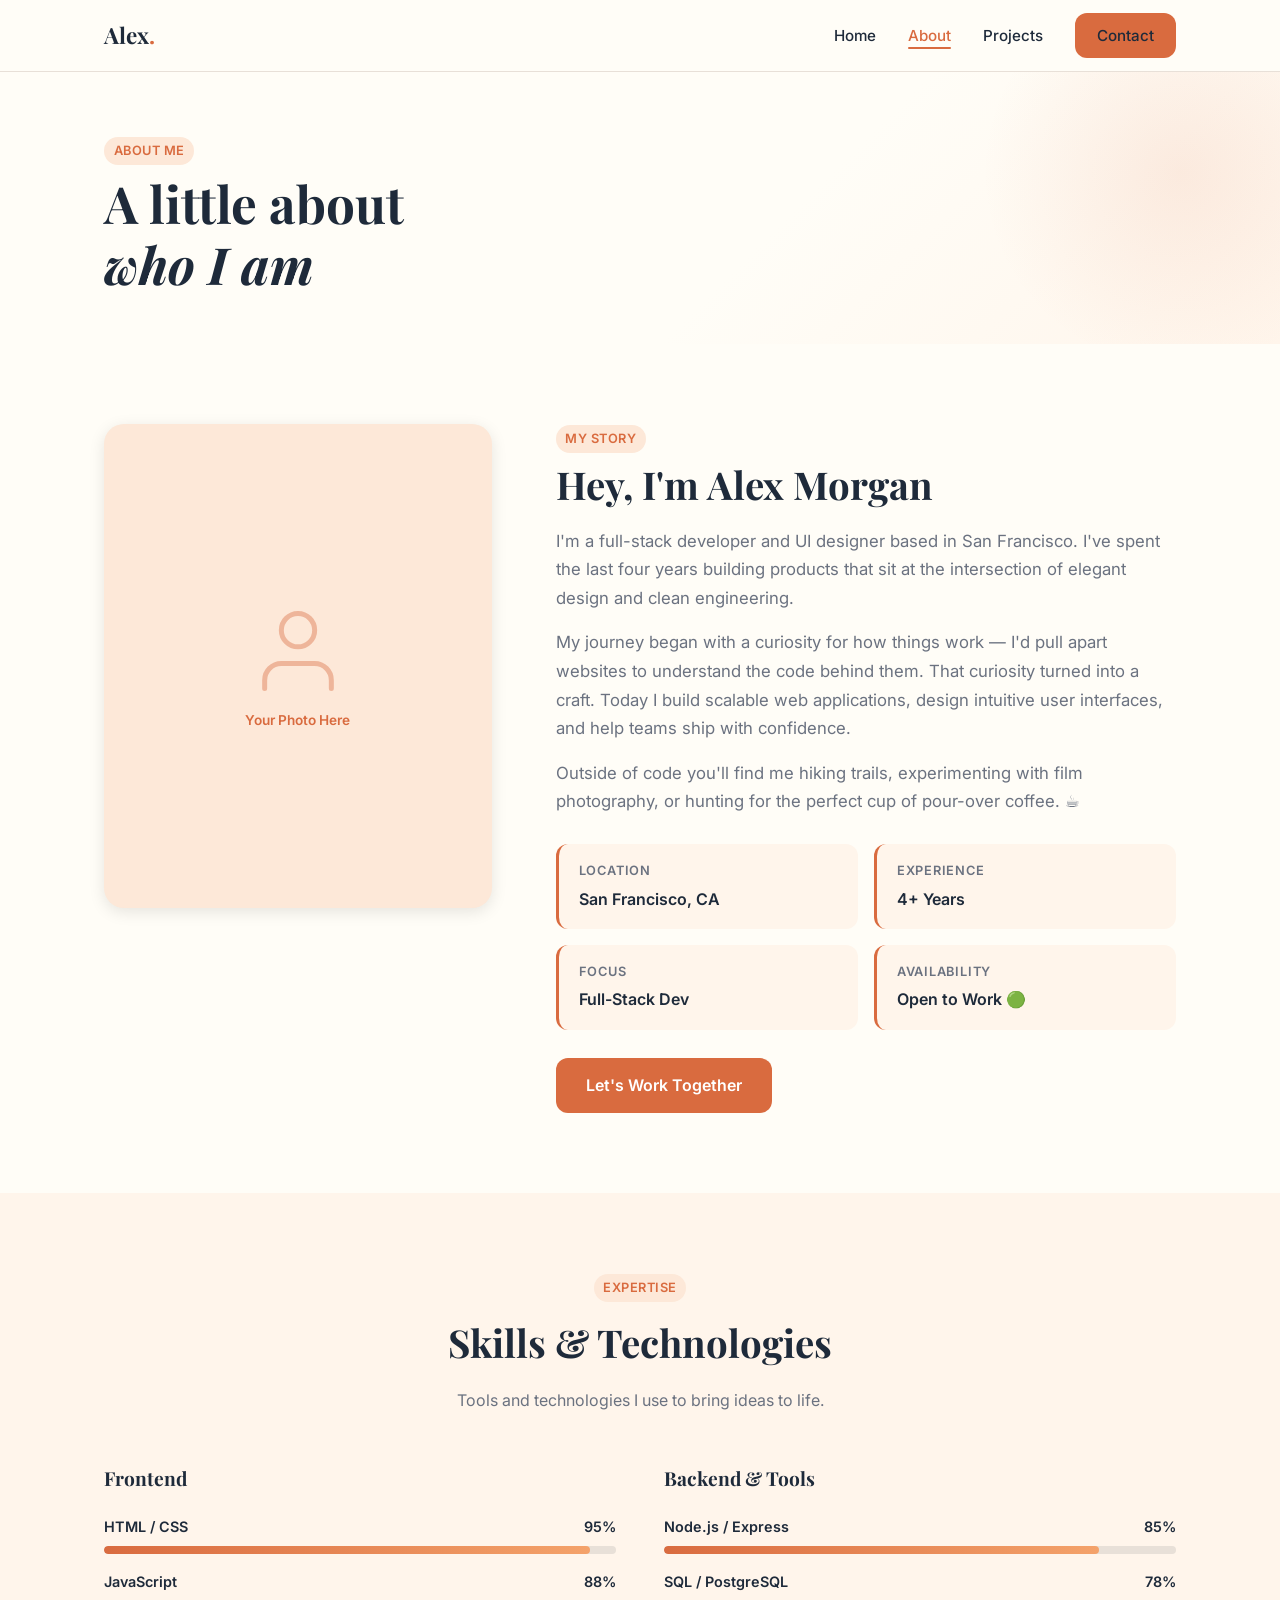
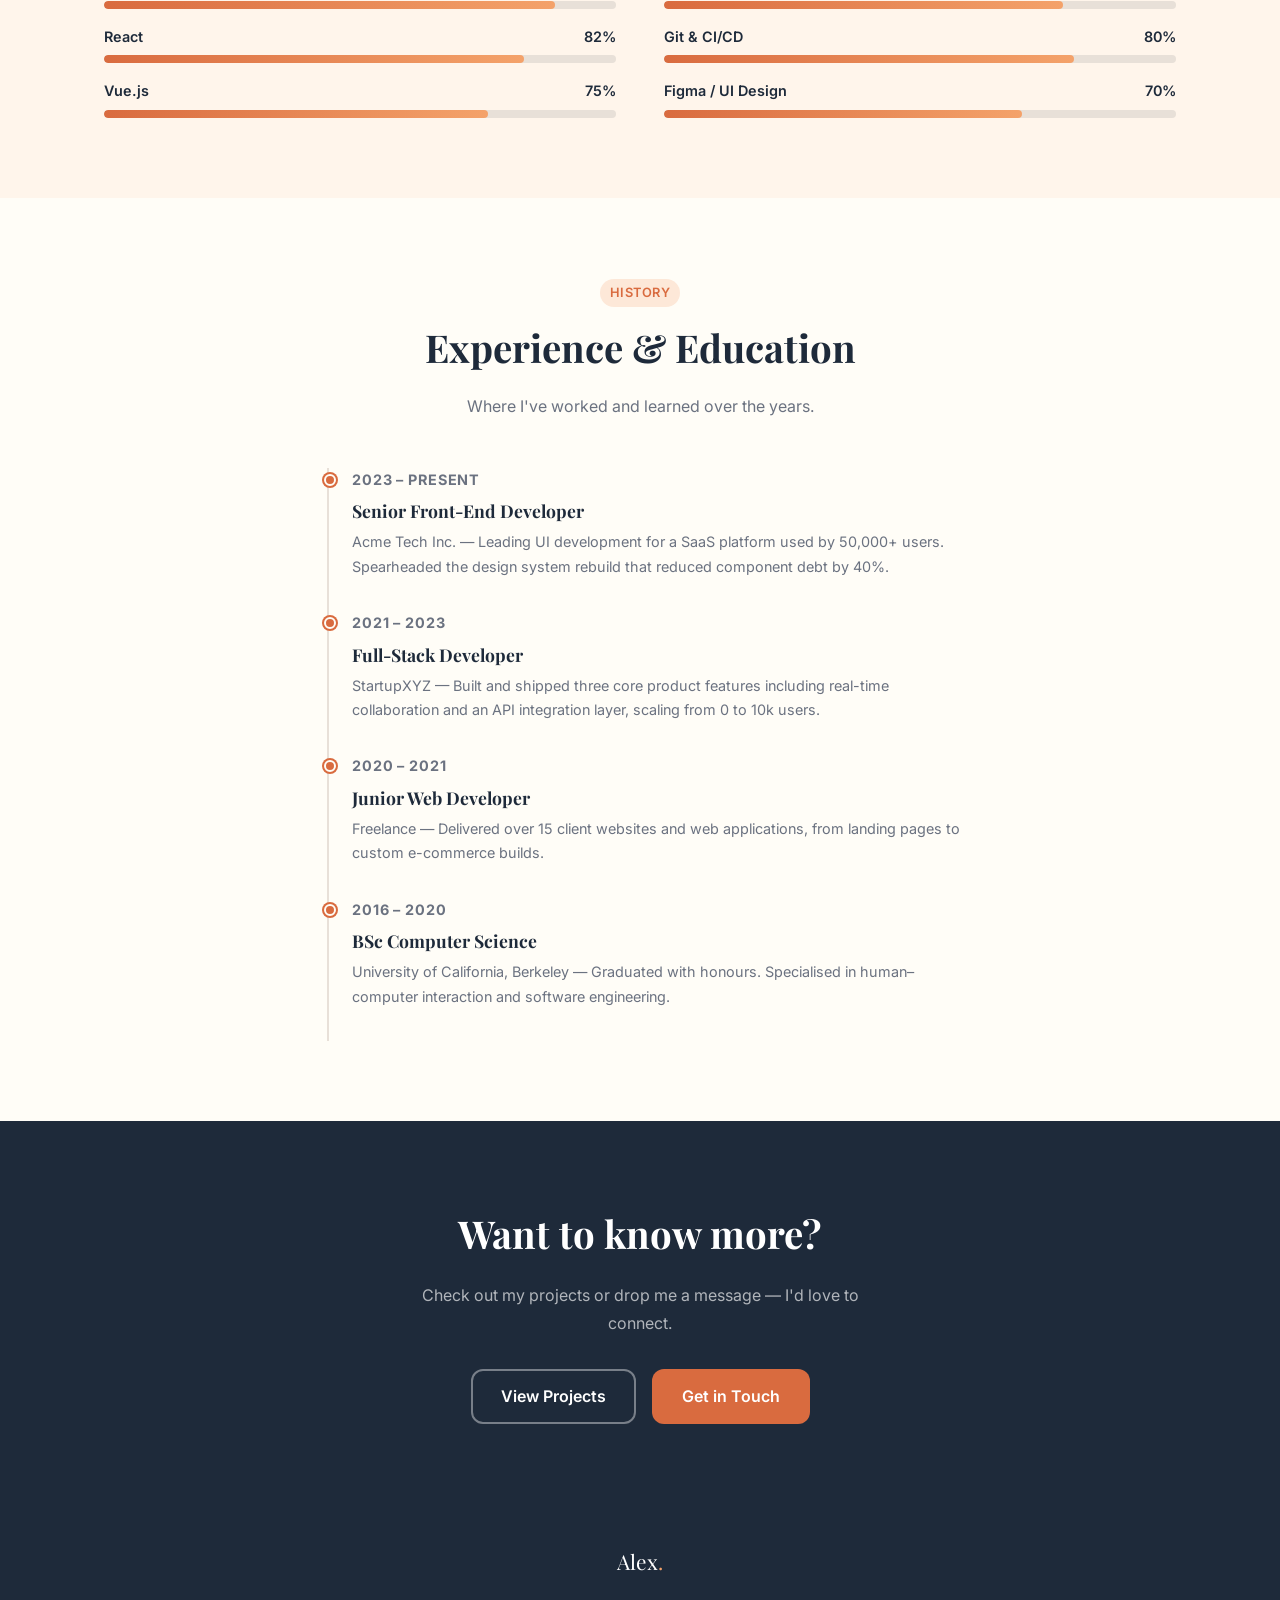
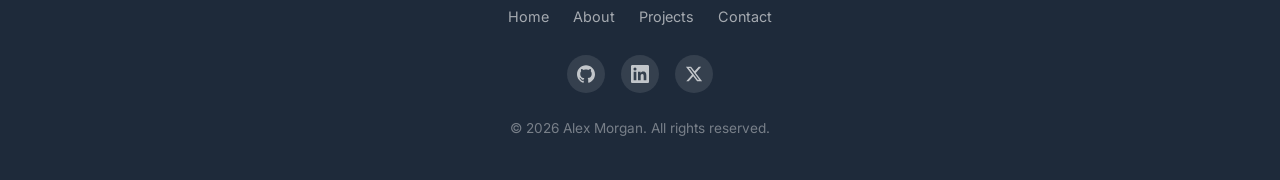
==== about.html @ dfbe75c4 "Add complete personal website: home, about, projects, contact pages with CSS design system and JS Ag" ====
<!DOCTYPE html>
<html lang="en">
<head>
  <meta charset="UTF-8" />
  <meta name="viewport" content="width=device-width, initial-scale=1.0" />
  <title>About — Alex Morgan</title>
  <meta name="description" content="Learn more about Alex Morgan — developer, designer, and life-long learner." />
  <link rel="preconnect" href="https://fonts.googleapis.com" />
  <link rel="preconnect" href="https://fonts.gstatic.com" crossorigin />
  <link href="https://fonts.googleapis.com/css2?family=Inter:wght@400;500;600&family=Playfair+Display:ital,wght@0,700;1,700&display=swap" rel="stylesheet" />
  <link rel="stylesheet" href="css/style.css" />
</head>
<body>

  <!-- ====== Navigation ====== -->
  <nav class="navbar" role="navigation" aria-label="Main navigation">
    <div class="container nav-inner">
      <a href="index.html" class="nav-logo">Alex<span>.</span></a>
      <button class="nav-toggle" aria-label="Toggle menu" aria-expanded="false">
        <span></span><span></span><span></span>
      </button>
      <ul class="nav-links" role="list">
        <li><a href="index.html">Home</a></li>
        <li><a href="about.html">About</a></li>
        <li><a href="projects.html">Projects</a></li>
        <li><a href="contact.html" class="btn btn-primary" style="padding:.5rem 1.25rem;">Contact</a></li>
      </ul>
    </div>
  </nav>

  <main class="page-content">

    <!-- ====== Page Hero ====== -->
    <div class="page-hero">
      <div class="container">
        <span class="badge">About Me</span>
        <h1 style="font-family:var(--font-heading);font-size:clamp(2rem,4vw,3.2rem);color:var(--clr-primary);margin-top:.5rem;line-height:1.2;">A little about<br><em>who I am</em></h1>
      </div>
    </div>

    <!-- ====== About Grid ====== -->
    <section class="section-pad">
      <div class="container">
        <div class="about-grid">

          <!-- Photo column -->
          <div class="about-photo reveal">
            <div class="avatar-placeholder" style="width:100%;height:100%;">
              <svg xmlns="http://www.w3.org/2000/svg" style="width:100px;height:100px;opacity:.4;" viewBox="0 0 24 24" fill="none" stroke="currentColor" stroke-width="1.2" stroke-linecap="round" stroke-linejoin="round">
                <path d="M20 21v-2a4 4 0 0 0-4-4H8a4 4 0 0 0-4 4v2"/>
                <circle cx="12" cy="7" r="4"/>
              </svg>
              <span style="color:var(--clr-accent);font-weight:600;">Your Photo Here</span>
            </div>
          </div>

          <!-- Text column -->
          <div>
            <span class="badge">My Story</span>
            <h1 class="about-content" style="font-family:var(--font-heading);font-size:clamp(1.8rem,3vw,2.6rem);color:var(--clr-primary);margin:.5rem 0 1.25rem;line-height:1.2;">Hey, I'm Alex Morgan</h1>
            <p style="color:var(--clr-text-muted);font-size:1.05rem;margin-bottom:1rem;">
              I'm a full-stack developer and UI designer based in San Francisco. I've spent the last four years
              building products that sit at the intersection of elegant design and clean engineering.
            </p>
            <p style="color:var(--clr-text-muted);font-size:1.05rem;margin-bottom:1rem;">
              My journey began with a curiosity for how things work — I'd pull apart websites to understand the
              code behind them. That curiosity turned into a craft. Today I build scalable web applications,
              design intuitive user interfaces, and help teams ship with confidence.
            </p>
            <p style="color:var(--clr-text-muted);font-size:1.05rem;margin-bottom:1.75rem;">
              Outside of code you'll find me hiking trails, experimenting with film photography,
              or hunting for the perfect cup of pour-over coffee. ☕
            </p>

            <dl class="about-facts reveal">
              <div class="fact-item">
                <dt>Location</dt>
                <dd>San Francisco, CA</dd>
              </div>
              <div class="fact-item">
                <dt>Experience</dt>
                <dd>4+ Years</dd>
              </div>
              <div class="fact-item">
                <dt>Focus</dt>
                <dd>Full-Stack Dev</dd>
              </div>
              <div class="fact-item">
                <dt>Availability</dt>
                <dd>Open to Work 🟢</dd>
              </div>
            </dl>

            <a href="contact.html" class="btn btn-primary">Let's Work Together</a>
          </div>
        </div>
      </div>
    </section>

    <!-- ====== Skills ====== -->
    <section class="section-pad" style="background:var(--clr-bg-alt);">
      <div class="container">
        <div class="section-heading reveal">
          <span class="badge">Expertise</span>
          <h2>Skills &amp; Technologies</h2>
          <p>Tools and technologies I use to bring ideas to life.</p>
        </div>

        <div style="display:grid;grid-template-columns:1fr 1fr;gap:3rem;" class="reveal">
          <!-- Left column -->
          <div>
            <h3 style="font-family:var(--font-heading);color:var(--clr-primary);margin-bottom:1.25rem;font-size:1.2rem;">Frontend</h3>
            <div class="skill-bar-list">
              <div class="skill-bar-item">
                <div class="skill-bar-label"><span>HTML / CSS</span><span>95%</span></div>
                <div class="skill-bar-track"><div class="skill-bar-fill" data-width="95%"></div></div>
              </div>
              <div class="skill-bar-item">
                <div class="skill-bar-label"><span>JavaScript</span><span>88%</span></div>
                <div class="skill-bar-track"><div class="skill-bar-fill" data-width="88%"></div></div>
              </div>
              <div class="skill-bar-item">
                <div class="skill-bar-label"><span>React</span><span>82%</span></div>
                <div class="skill-bar-track"><div class="skill-bar-fill" data-width="82%"></div></div>
              </div>
              <div class="skill-bar-item">
                <div class="skill-bar-label"><span>Vue.js</span><span>75%</span></div>
                <div class="skill-bar-track"><div class="skill-bar-fill" data-width="75%"></div></div>
              </div>
            </div>
          </div>
          <!-- Right column -->
          <div>
            <h3 style="font-family:var(--font-heading);color:var(--clr-primary);margin-bottom:1.25rem;font-size:1.2rem;">Backend &amp; Tools</h3>
            <div class="skill-bar-list">
              <div class="skill-bar-item">
                <div class="skill-bar-label"><span>Node.js / Express</span><span>85%</span></div>
                <div class="skill-bar-track"><div class="skill-bar-fill" data-width="85%"></div></div>
              </div>
              <div class="skill-bar-item">
                <div class="skill-bar-label"><span>SQL / PostgreSQL</span><span>78%</span></div>
                <div class="skill-bar-track"><div class="skill-bar-fill" data-width="78%"></div></div>
              </div>
              <div class="skill-bar-item">
                <div class="skill-bar-label"><span>Git &amp; CI/CD</span><span>80%</span></div>
                <div class="skill-bar-track"><div class="skill-bar-fill" data-width="80%"></div></div>
              </div>
              <div class="skill-bar-item">
                <div class="skill-bar-label"><span>Figma / UI Design</span><span>70%</span></div>
                <div class="skill-bar-track"><div class="skill-bar-fill" data-width="70%"></div></div>
              </div>
            </div>
          </div>
        </div>
      </div>
    </section>

    <!-- ====== Experience Timeline ====== -->
    <section class="section-pad">
      <div class="container">
        <div class="section-heading reveal">
          <span class="badge">History</span>
          <h2>Experience &amp; Education</h2>
          <p>Where I've worked and learned over the years.</p>
        </div>
        <div style="max-width:640px;margin-inline:auto;" class="reveal">
          <div class="timeline-list">
            <div class="timeline-item">
              <p class="timeline-date">2023 – Present</p>
              <h3>Senior Front-End Developer</h3>
              <p>Acme Tech Inc. — Leading UI development for a SaaS platform used by 50,000+ users. Spearheaded the design system rebuild that reduced component debt by 40%.</p>
            </div>
            <div class="timeline-item">
              <p class="timeline-date">2021 – 2023</p>
              <h3>Full-Stack Developer</h3>
              <p>StartupXYZ — Built and shipped three core product features including real-time collaboration and an API integration layer, scaling from 0 to 10k users.</p>
            </div>
            <div class="timeline-item">
              <p class="timeline-date">2020 – 2021</p>
              <h3>Junior Web Developer</h3>
              <p>Freelance — Delivered over 15 client websites and web applications, from landing pages to custom e-commerce builds.</p>
            </div>
            <div class="timeline-item">
              <p class="timeline-date">2016 – 2020</p>
              <h3>BSc Computer Science</h3>
              <p>University of California, Berkeley — Graduated with honours. Specialised in human–computer interaction and software engineering.</p>
            </div>
          </div>
        </div>
      </div>
    </section>

    <!-- ====== CTA ====== -->
    <section class="section-pad" style="background:var(--clr-primary);">
      <div class="container text-center reveal">
        <h2 style="font-family:var(--font-heading);font-size:clamp(1.8rem,3vw,2.6rem);color:#fff;margin-bottom:1rem;">Want to know more?</h2>
        <p style="color:rgba(255,255,255,.65);max-width:480px;margin-inline:auto;margin-bottom:2rem;">Check out my projects or drop me a message — I'd love to connect.</p>
        <div style="display:flex;gap:1rem;justify-content:center;flex-wrap:wrap;">
          <a href="projects.html" class="btn btn-outline" style="border-color:rgba(255,255,255,.4);color:#fff;">View Projects</a>
          <a href="contact.html" class="btn btn-primary">Get in Touch</a>
        </div>
      </div>
    </section>

  </main>

  <!-- ====== Footer ====== -->
  <footer class="footer">
    <div class="container footer-inner">
      <p class="footer-logo">Alex<span>.</span></p>
      <ul class="footer-links" role="list">
        <li><a href="index.html">Home</a></li>
        <li><a href="about.html">About</a></li>
        <li><a href="projects.html">Projects</a></li>
        <li><a href="contact.html">Contact</a></li>
      </ul>
      <div class="social-links">
        <a href="#" class="social-link" aria-label="GitHub">
          <svg xmlns="http://www.w3.org/2000/svg" viewBox="0 0 24 24" fill="currentColor"><path d="M12 .297c-6.63 0-12 5.373-12 12 0 5.303 3.438 9.8 8.205 11.385.6.113.82-.258.82-.577 0-.285-.01-1.04-.015-2.04-3.338.724-4.042-1.61-4.042-1.61-.546-1.385-1.335-1.755-1.335-1.755-1.087-.744.084-.729.084-.729 1.205.084 1.838 1.236 1.838 1.236 1.07 1.835 2.809 1.305 3.495.998.108-.776.417-1.305.76-1.605-2.665-.3-5.466-1.332-5.466-5.93 0-1.31.465-2.38 1.235-3.22-.135-.303-.54-1.523.105-3.176 0 0 1.005-.322 3.3 1.23.96-.267 1.98-.399 3-.405 1.02.006 2.04.138 3 .405 2.28-1.552 3.285-1.23 3.285-1.23.645 1.653.24 2.873.12 3.176.765.84 1.23 1.91 1.23 3.22 0 4.61-2.805 5.625-5.475 5.92.42.36.81 1.096.81 2.22 0 1.606-.015 2.896-.015 3.286 0 .315.21.69.825.57C20.565 22.092 24 17.592 24 12.297c0-6.627-5.373-12-12-12"/></svg>
        </a>
        <a href="#" class="social-link" aria-label="LinkedIn">
          <svg xmlns="http://www.w3.org/2000/svg" viewBox="0 0 24 24" fill="currentColor"><path d="M20.447 20.452h-3.554v-5.569c0-1.328-.027-3.037-1.852-3.037-1.853 0-2.136 1.445-2.136 2.939v5.667H9.351V9h3.414v1.561h.046c.477-.9 1.637-1.85 3.37-1.85 3.601 0 4.267 2.37 4.267 5.455v6.286zM5.337 7.433a2.062 2.062 0 01-2.063-2.065 2.064 2.064 0 112.063 2.065zm1.782 13.019H3.555V9h3.564v11.452zM22.225 0H1.771C.792 0 0 .774 0 1.729v20.542C0 23.227.792 24 1.771 24h20.451C23.2 24 24 23.227 24 22.271V1.729C24 .774 23.2 0 22.222 0h.003z"/></svg>
        </a>
        <a href="#" class="social-link" aria-label="Twitter / X">
          <svg xmlns="http://www.w3.org/2000/svg" viewBox="0 0 24 24" fill="currentColor"><path d="M18.244 2.25h3.308l-7.227 8.26 8.502 11.24H16.17l-5.214-6.817L4.99 21.75H1.68l7.73-8.835L1.254 2.25H8.08l4.713 6.231zm-1.161 17.52h1.833L7.084 4.126H5.117z"/></svg>
        </a>
      </div>
      <p class="footer-copy">&copy; <span id="year"></span> Alex Morgan. All rights reserved.</p>
    </div>
  </footer>

  <script src="js/main.js"></script>
  <script>document.getElementById('year').textContent = new Date().getFullYear();</script>
</body>
</html>
---- css/style.css ----
/* =========================================
   Design Tokens
   ========================================= */
:root {
  /* Colour palette */
  --clr-bg:          #FFFDF7;
  --clr-bg-alt:      #FFF5EB;
  --clr-surface:     #FFFFFF;
  --clr-primary:     #1E2A3A;
  --clr-accent:      #D96B3F;
  --clr-accent-light:#F4A26A;
  --clr-accent-pale: #FDE8D8;
  --clr-text:        #2D2D2D;
  --clr-text-muted:  #6B7280;
  --clr-border:      #E8E0D8;

  /* Typography */
  --font-heading: 'Playfair Display', Georgia, serif;
  --font-body:    'Inter', system-ui, -apple-system, sans-serif;

  /* Sizing */
  --radius-sm:  6px;
  --radius-md: 12px;
  --radius-lg: 20px;
  --shadow-sm: 0 1px 4px rgba(0,0,0,.06);
  --shadow-md: 0 4px 16px rgba(0,0,0,.10);
  --shadow-lg: 0 8px 32px rgba(0,0,0,.12);

  /* Layout */
  --max-width: 1120px;
  --nav-height: 72px;
  --section-pad: 5rem;
}

/* =========================================
   Reset & Base
   ========================================= */
*, *::before, *::after { box-sizing: border-box; margin: 0; padding: 0; }

html {
  scroll-behavior: smooth;
  font-size: 16px;
}

body {
  background-color: var(--clr-bg);
  color: var(--clr-text);
  font-family: var(--font-body);
  line-height: 1.7;
  -webkit-font-smoothing: antialiased;
}

img { display: block; max-width: 100%; }

a {
  color: var(--clr-accent);
  text-decoration: none;
  transition: color .2s;
}
a:hover { color: var(--clr-accent-light); }

ul { list-style: none; }

/* =========================================
   Utilities
   ========================================= */
.container {
  max-width: var(--max-width);
  margin-inline: auto;
  padding-inline: 1.5rem;
}

.section-pad { padding-block: var(--section-pad); }

.text-center { text-align: center; }

.badge {
  display: inline-block;
  padding: .25em .75em;
  border-radius: 999px;
  background: var(--clr-accent-pale);
  color: var(--clr-accent);
  font-size: .8rem;
  font-weight: 600;
  letter-spacing: .04em;
  text-transform: uppercase;
}

.btn {
  display: inline-flex;
  align-items: center;
  gap: .5rem;
  padding: .75rem 1.75rem;
  border-radius: var(--radius-md);
  font-family: var(--font-body);
  font-size: 1rem;
  font-weight: 600;
  cursor: pointer;
  transition: transform .15s, box-shadow .15s, background .2s;
  border: 2px solid transparent;
}
.btn:hover { transform: translateY(-2px); box-shadow: var(--shadow-md); }
.btn:active { transform: translateY(0); }

.btn-primary {
  background: var(--clr-accent);
  color: #fff;
}
.btn-primary:hover { background: #bf5a30; color: #fff; }

.btn-outline {
  background: transparent;
  border-color: var(--clr-accent);
  color: var(--clr-accent);
}
.btn-outline:hover { background: var(--clr-accent); color: #fff; }

/* =========================================
   Navigation
   ========================================= */
.navbar {
  position: fixed;
  top: 0; left: 0; right: 0;
  height: var(--nav-height);
  background: rgba(255,253,247,.92);
  backdrop-filter: blur(10px);
  -webkit-backdrop-filter: blur(10px);
  border-bottom: 1px solid var(--clr-border);
  z-index: 1000;
  transition: box-shadow .3s;
}
.navbar.scrolled { box-shadow: var(--shadow-md); }

.nav-inner {
  display: flex;
  align-items: center;
  justify-content: space-between;
  height: 100%;
}

.nav-logo {
  font-family: var(--font-heading);
  font-size: 1.4rem;
  font-weight: 700;
  color: var(--clr-primary);
}
.nav-logo span { color: var(--clr-accent); }

.nav-links {
  display: flex;
  gap: 2rem;
  align-items: center;
}

.nav-links a {
  color: var(--clr-primary);
  font-weight: 500;
  font-size: .95rem;
  position: relative;
  padding-bottom: 2px;
}
.nav-links a::after {
  content: '';
  position: absolute;
  bottom: -2px; left: 0;
  width: 0; height: 2px;
  background: var(--clr-accent);
  border-radius: 2px;
  transition: width .25s;
}
.nav-links a:hover::after,
.nav-links a.active::after { width: 100%; }
.nav-links a:hover,
.nav-links a.active { color: var(--clr-accent); }

/* Hamburger */
.nav-toggle {
  display: none;
  flex-direction: column;
  gap: 5px;
  cursor: pointer;
  padding: 4px;
  background: none;
  border: none;
}
.nav-toggle span {
  display: block;
  width: 24px; height: 2px;
  background: var(--clr-primary);
  border-radius: 2px;
  transition: transform .3s, opacity .3s;
}
.nav-toggle.open span:nth-child(1) { transform: translateY(7px) rotate(45deg); }
.nav-toggle.open span:nth-child(2) { opacity: 0; }
.nav-toggle.open span:nth-child(3) { transform: translateY(-7px) rotate(-45deg); }

/* =========================================
   Page offset (below fixed nav)
   ========================================= */
.page-content { padding-top: var(--nav-height); }

/* =========================================
   Hero
   ========================================= */
.hero {
  min-height: calc(100vh - var(--nav-height));
  display: flex;
  align-items: center;
  background: linear-gradient(135deg, var(--clr-bg) 60%, var(--clr-bg-alt) 100%);
  position: relative;
  overflow: hidden;
}

.hero::before {
  content: '';
  position: absolute;
  width: 600px; height: 600px;
  border-radius: 50%;
  background: radial-gradient(circle, rgba(217,107,63,.12) 0%, transparent 70%);
  top: -100px; right: -100px;
  pointer-events: none;
}
.hero::after {
  content: '';
  position: absolute;
  width: 400px; height: 400px;
  border-radius: 50%;
  background: radial-gradient(circle, rgba(244,162,106,.10) 0%, transparent 70%);
  bottom: -80px; left: -80px;
  pointer-events: none;
}

.hero-inner {
  display: grid;
  grid-template-columns: 1fr auto;
  gap: 3rem;
  align-items: center;
  padding-block: 4rem;
}

.hero-eyebrow {
  margin-bottom: .75rem;
}

.hero-title {
  font-family: var(--font-heading);
  font-size: clamp(2.4rem, 5vw, 4rem);
  line-height: 1.15;
  color: var(--clr-primary);
  margin-bottom: 1.25rem;
}
.hero-title .highlight {
  color: var(--clr-accent);
  display: block;
}

.hero-subtitle {
  font-size: 1.15rem;
  color: var(--clr-text-muted);
  max-width: 500px;
  margin-bottom: 2rem;
  line-height: 1.8;
}

.hero-cta {
  display: flex;
  gap: 1rem;
  flex-wrap: wrap;
}

.hero-avatar {
  width: 280px;
  height: 280px;
  border-radius: var(--radius-lg);
  overflow: hidden;
  flex-shrink: 0;
  box-shadow: var(--shadow-lg);
  position: relative;
  background: var(--clr-accent-pale);
}
.hero-avatar::before {
  content: '';
  position: absolute;
  inset: 0;
  border-radius: var(--radius-lg);
  border: 3px solid var(--clr-accent-pale);
  z-index: 1;
}

.avatar-placeholder {
  width: 100%; height: 100%;
  display: flex;
  flex-direction: column;
  align-items: center;
  justify-content: center;
  gap: .5rem;
  color: var(--clr-accent);
  font-size: .85rem;
  font-weight: 600;
}
.avatar-placeholder svg {
  width: 80px; height: 80px;
  opacity: .5;
}

/* =========================================
   Featured Sections on Home
   ========================================= */
.section-heading {
  text-align: center;
  margin-bottom: 3rem;
}
.section-heading h2 {
  font-family: var(--font-heading);
  font-size: clamp(1.8rem, 3vw, 2.5rem);
  color: var(--clr-primary);
  margin-top: .5rem;
}
.section-heading p {
  color: var(--clr-text-muted);
  max-width: 540px;
  margin-inline: auto;
  margin-top: .75rem;
}

/* =========================================
   Skills Strip
   ========================================= */
.skills-strip {
  background: var(--clr-primary);
  padding-block: 1.5rem;
  overflow: hidden;
}
.skills-strip-inner {
  display: flex;
  gap: 2.5rem;
  align-items: center;
  flex-wrap: wrap;
  justify-content: center;
}
.skill-chip {
  display: flex;
  align-items: center;
  gap: .5rem;
  color: rgba(255,255,255,.75);
  font-size: .9rem;
  font-weight: 500;
}
.skill-chip svg {
  width: 20px; height: 20px;
  opacity: .6;
  flex-shrink: 0;
}

/* =========================================
   Cards (Projects preview / About)
   ========================================= */
.card-grid {
  display: grid;
  grid-template-columns: repeat(auto-fill, minmax(300px, 1fr));
  gap: 1.75rem;
}

.card {
  background: var(--clr-surface);
  border: 1px solid var(--clr-border);
  border-radius: var(--radius-lg);
  padding: 1.75rem;
  transition: transform .25s, box-shadow .25s;
  display: flex;
  flex-direction: column;
}
.card:hover {
  transform: translateY(-4px);
  box-shadow: var(--shadow-lg);
}

.card-icon {
  width: 48px; height: 48px;
  border-radius: var(--radius-sm);
  background: var(--clr-accent-pale);
  display: flex;
  align-items: center;
  justify-content: center;
  margin-bottom: 1rem;
}
.card-icon svg {
  width: 24px; height: 24px;
  color: var(--clr-accent);
}

.card h3 {
  font-family: var(--font-heading);
  font-size: 1.2rem;
  color: var(--clr-primary);
  margin-bottom: .5rem;
}
.card p {
  color: var(--clr-text-muted);
  font-size: .95rem;
  flex: 1;
}
.card-tags {
  display: flex;
  flex-wrap: wrap;
  gap: .5rem;
  margin-top: 1rem;
}
.tag {
  background: var(--clr-bg-alt);
  color: var(--clr-text-muted);
  padding: .2em .65em;
  border-radius: 999px;
  font-size: .78rem;
  font-weight: 500;
}
.card-links {
  display: flex;
  gap: 1rem;
  margin-top: 1.25rem;
  padding-top: 1.25rem;
  border-top: 1px solid var(--clr-border);
}
.card-link {
  font-size: .875rem;
  font-weight: 600;
  color: var(--clr-accent);
  display: flex;
  align-items: center;
  gap: .3rem;
}
.card-link:hover { text-decoration: underline; }

/* =========================================
   About Page
   ========================================= */
.about-grid {
  display: grid;
  grid-template-columns: 1fr 1.6fr;
  gap: 4rem;
  align-items: start;
}

.about-photo {
  border-radius: var(--radius-lg);
  overflow: hidden;
  aspect-ratio: 4/5;
  background: var(--clr-accent-pale);
  box-shadow: var(--shadow-md);
  display: flex;
  align-items: center;
  justify-content: center;
}

.about-content h1 {
  font-family: var(--font-heading);
  font-size: clamp(2rem, 4vw, 3rem);
  color: var(--clr-primary);
  line-height: 1.2;
  margin: .5rem 0 1.25rem;
}

.about-content p {
  color: var(--clr-text-muted);
  margin-bottom: 1rem;
  font-size: 1.05rem;
}

.about-facts {
  display: grid;
  grid-template-columns: 1fr 1fr;
  gap: 1rem;
  margin: 1.75rem 0;
}
.fact-item {
  background: var(--clr-bg-alt);
  padding: 1rem 1.25rem;
  border-radius: var(--radius-md);
  border-left: 3px solid var(--clr-accent);
}
.fact-item dt {
  font-size: .8rem;
  text-transform: uppercase;
  letter-spacing: .06em;
  color: var(--clr-text-muted);
  font-weight: 600;
  margin-bottom: .25rem;
}
.fact-item dd {
  font-weight: 600;
  color: var(--clr-primary);
}

/* Skills bars */
.skills-section { margin-top: 3rem; }
.skills-section h2 {
  font-family: var(--font-heading);
  font-size: 1.6rem;
  color: var(--clr-primary);
  margin-bottom: 1.5rem;
}

.skill-bar-list { display: flex; flex-direction: column; gap: 1rem; }
.skill-bar-item {}
.skill-bar-label {
  display: flex;
  justify-content: space-between;
  font-size: .9rem;
  font-weight: 600;
  color: var(--clr-primary);
  margin-bottom: .4rem;
}
.skill-bar-track {
  height: 8px;
  background: var(--clr-border);
  border-radius: 999px;
  overflow: hidden;
}
.skill-bar-fill {
  height: 100%;
  border-radius: 999px;
  background: linear-gradient(90deg, var(--clr-accent), var(--clr-accent-light));
  width: 0;
  transition: width 1s ease;
}

/* Timeline */
.timeline { margin-top: 3rem; }
.timeline h2 {
  font-family: var(--font-heading);
  font-size: 1.6rem;
  color: var(--clr-primary);
  margin-bottom: 1.5rem;
}
.timeline-list { position: relative; padding-left: 2rem; }
.timeline-list::before {
  content: '';
  position: absolute;
  left: 7px; top: 0; bottom: 0;
  width: 2px;
  background: var(--clr-border);
}
.timeline-item {
  position: relative;
  padding-bottom: 2rem;
}
.timeline-item::before {
  content: '';
  position: absolute;
  left: -1.75rem;
  top: 6px;
  width: 12px; height: 12px;
  border-radius: 50%;
  background: var(--clr-accent);
  border: 2px solid var(--clr-bg);
  box-shadow: 0 0 0 2px var(--clr-accent);
}
.timeline-date {
  font-size: .8rem;
  font-weight: 700;
  text-transform: uppercase;
  letter-spacing: .06em;
  color: var(--clr-accent);
  margin-bottom: .25rem;
}
.timeline-item h3 {
  font-family: var(--font-heading);
  font-size: 1.1rem;
  color: var(--clr-primary);
  margin-bottom: .25rem;
}
.timeline-item p {
  font-size: .9rem;
  color: var(--clr-text-muted);
}

/* =========================================
   Projects Page
   ========================================= */
.filter-bar {
  display: flex;
  gap: .75rem;
  flex-wrap: wrap;
  margin-bottom: 2.5rem;
}
.filter-btn {
  padding: .4em 1.1em;
  border-radius: 999px;
  border: 1.5px solid var(--clr-border);
  background: transparent;
  font-family: var(--font-body);
  font-size: .875rem;
  font-weight: 500;
  color: var(--clr-text-muted);
  cursor: pointer;
  transition: all .2s;
}
.filter-btn:hover,
.filter-btn.active {
  background: var(--clr-accent);
  border-color: var(--clr-accent);
  color: #fff;
}

.project-card {
  background: var(--clr-surface);
  border: 1px solid var(--clr-border);
  border-radius: var(--radius-lg);
  overflow: hidden;
  transition: transform .25s, box-shadow .25s;
  display: flex;
  flex-direction: column;
}
.project-card:hover {
  transform: translateY(-4px);
  box-shadow: var(--shadow-lg);
}
.project-card-thumb {
  aspect-ratio: 16/9;
  background: linear-gradient(135deg, var(--clr-accent-pale), var(--clr-bg-alt));
  display: flex;
  align-items: center;
  justify-content: center;
  font-size: 3rem;
}
.project-card-body {
  padding: 1.5rem;
  flex: 1;
  display: flex;
  flex-direction: column;
}
.project-card-body h3 {
  font-family: var(--font-heading);
  font-size: 1.15rem;
  color: var(--clr-primary);
  margin-bottom: .5rem;
}
.project-card-body p {
  color: var(--clr-text-muted);
  font-size: .9rem;
  flex: 1;
  margin-bottom: 1rem;
}
.project-card-body .card-tags { margin-top: 0; }
.project-card-body .card-links {
  margin-top: auto;
  padding-top: 1rem;
  border-top: 1px solid var(--clr-border);
}

/* =========================================
   Contact Page
   ========================================= */
.contact-grid {
  display: grid;
  grid-template-columns: 1fr 1.4fr;
  gap: 4rem;
  align-items: start;
}
.contact-info h1 {
  font-family: var(--font-heading);
  font-size: clamp(2rem, 4vw, 3rem);
  color: var(--clr-primary);
  line-height: 1.2;
  margin: .5rem 0 1.25rem;
}
.contact-info p {
  color: var(--clr-text-muted);
  margin-bottom: 2rem;
  font-size: 1.05rem;
}
.contact-methods { display: flex; flex-direction: column; gap: 1.25rem; }
.contact-method {
  display: flex;
  align-items: center;
  gap: 1rem;
  padding: 1rem 1.25rem;
  background: var(--clr-bg-alt);
  border-radius: var(--radius-md);
  border: 1px solid var(--clr-border);
  transition: border-color .2s, box-shadow .2s;
}
.contact-method:hover {
  border-color: var(--clr-accent);
  box-shadow: var(--shadow-sm);
}
.contact-method-icon {
  width: 44px; height: 44px;
  background: var(--clr-accent-pale);
  border-radius: var(--radius-sm);
  display: flex;
  align-items: center;
  justify-content: center;
  flex-shrink: 0;
}
.contact-method-icon svg {
  width: 20px; height: 20px;
  color: var(--clr-accent);
}
.contact-method-text dt {
  font-size: .78rem;
  text-transform: uppercase;
  letter-spacing: .06em;
  color: var(--clr-text-muted);
  font-weight: 600;
}
.contact-method-text dd {
  font-weight: 500;
  color: var(--clr-primary);
}

/* Form */
.contact-form-wrap {
  background: var(--clr-surface);
  border: 1px solid var(--clr-border);
  border-radius: var(--radius-lg);
  padding: 2.5rem;
  box-shadow: var(--shadow-sm);
}
.contact-form-wrap h2 {
  font-family: var(--font-heading);
  font-size: 1.5rem;
  color: var(--clr-primary);
  margin-bottom: 1.5rem;
}

.form-group { margin-bottom: 1.25rem; }
.form-group label {
  display: block;
  font-size: .9rem;
  font-weight: 600;
  color: var(--clr-primary);
  margin-bottom: .4rem;
}
.form-group input,
.form-group textarea,
.form-group select {
  width: 100%;
  padding: .75rem 1rem;
  border: 1.5px solid var(--clr-border);
  border-radius: var(--radius-sm);
  font-family: var(--font-body);
  font-size: .95rem;
  color: var(--clr-text);
  background: var(--clr-bg);
  transition: border-color .2s, box-shadow .2s;
  outline: none;
}
.form-group input:focus,
.form-group textarea:focus,
.form-group select:focus {
  border-color: var(--clr-accent);
  box-shadow: 0 0 0 3px rgba(217,107,63,.15);
}
.form-group textarea { resize: vertical; min-height: 130px; }

.form-row { display: grid; grid-template-columns: 1fr 1fr; gap: 1rem; }

.form-submit { margin-top: .5rem; }
.form-submit .btn { width: 100%; justify-content: center; }

.form-success {
  display: none;
  text-align: center;
  padding: 2rem;
}
.form-success svg { width: 48px; height: 48px; color: var(--clr-accent); margin-inline: auto; margin-bottom: 1rem; }
.form-success h3 {
  font-family: var(--font-heading);
  font-size: 1.4rem;
  color: var(--clr-primary);
  margin-bottom: .5rem;
}
.form-success p { color: var(--clr-text-muted); }

/* =========================================
   Footer
   ========================================= */
.footer {
  background: var(--clr-primary);
  color: rgba(255,255,255,.7);
  padding-block: 2.5rem;
}
.footer-inner {
  display: flex;
  flex-direction: column;
  align-items: center;
  gap: 1.5rem;
  text-align: center;
}
.footer-logo {
  font-family: var(--font-heading);
  font-size: 1.3rem;
  color: #fff;
}
.footer-logo span { color: var(--clr-accent-light); }
.footer-links {
  display: flex;
  gap: 1.5rem;
  flex-wrap: wrap;
  justify-content: center;
}
.footer-links a {
  color: rgba(255,255,255,.6);
  font-size: .9rem;
  transition: color .2s;
}
.footer-links a:hover { color: var(--clr-accent-light); }
.footer-copy {
  font-size: .85rem;
  color: rgba(255,255,255,.4);
}

/* Social icons in footer */
.social-links {
  display: flex;
  gap: 1rem;
}
.social-link {
  width: 38px; height: 38px;
  border-radius: 50%;
  background: rgba(255,255,255,.1);
  display: flex;
  align-items: center;
  justify-content: center;
  color: rgba(255,255,255,.7);
  transition: background .2s, color .2s;
}
.social-link:hover {
  background: var(--clr-accent);
  color: #fff;
}
.social-link svg { width: 18px; height: 18px; }

/* =========================================
   Page Hero (inner pages)
   ========================================= */
.page-hero {
  background: linear-gradient(135deg, var(--clr-bg) 60%, var(--clr-bg-alt) 100%);
  padding: 4rem 0 3rem;
  position: relative;
  overflow: hidden;
}
.page-hero::after {
  content: '';
  position: absolute;
  width: 400px; height: 400px;
  border-radius: 50%;
  background: radial-gradient(circle, rgba(217,107,63,.10) 0%, transparent 70%);
  top: -100px; right: -100px;
  pointer-events: none;
}

/* =========================================
   Animations / Reveal
   ========================================= */
.reveal {
  opacity: 0;
  transform: translateY(24px);
  transition: opacity .6s ease, transform .6s ease;
}
.reveal.visible {
  opacity: 1;
  transform: translateY(0);
}

/* =========================================
   Responsive
   ========================================= */
@media (max-width: 900px) {
  .hero-inner { grid-template-columns: 1fr; }
  .hero-avatar { width: 220px; height: 220px; margin-inline: auto; order: -1; }
  .about-grid { grid-template-columns: 1fr; }
  .contact-grid { grid-template-columns: 1fr; }
  .about-facts { grid-template-columns: 1fr; }
  .form-row { grid-template-columns: 1fr; }
}

@media (max-width: 680px) {
  :root { --section-pad: 3rem; }
  .nav-links {
    position: fixed;
    top: var(--nav-height); left: 0; right: 0;
    background: var(--clr-bg);
    flex-direction: column;
    padding: 1.5rem;
    gap: 1.25rem;
    border-bottom: 1px solid var(--clr-border);
    transform: translateY(-120%);
    transition: transform .3s ease;
    box-shadow: var(--shadow-md);
  }
  .nav-links.open { transform: translateY(0); }
  .nav-toggle { display: flex; }
  .hero-cta { flex-direction: column; }
  .hero-avatar { width: 180px; height: 180px; }
}
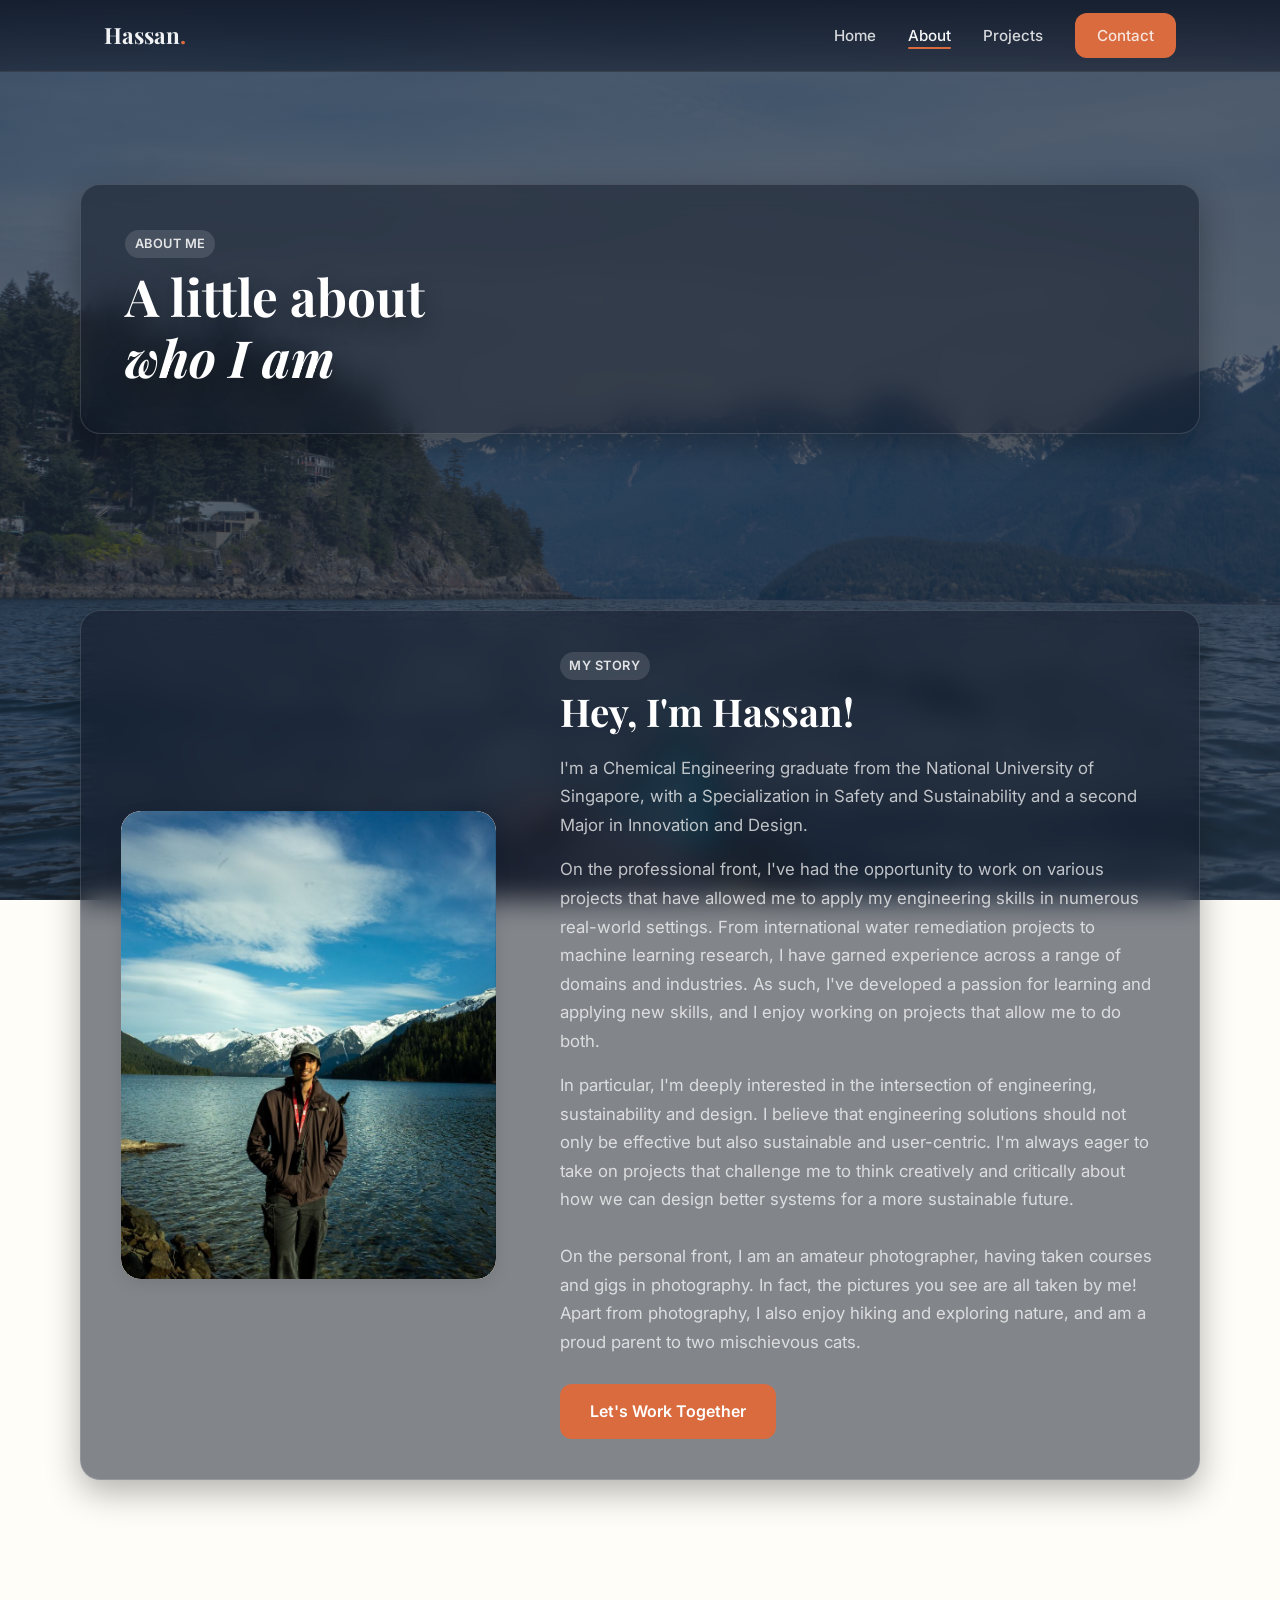
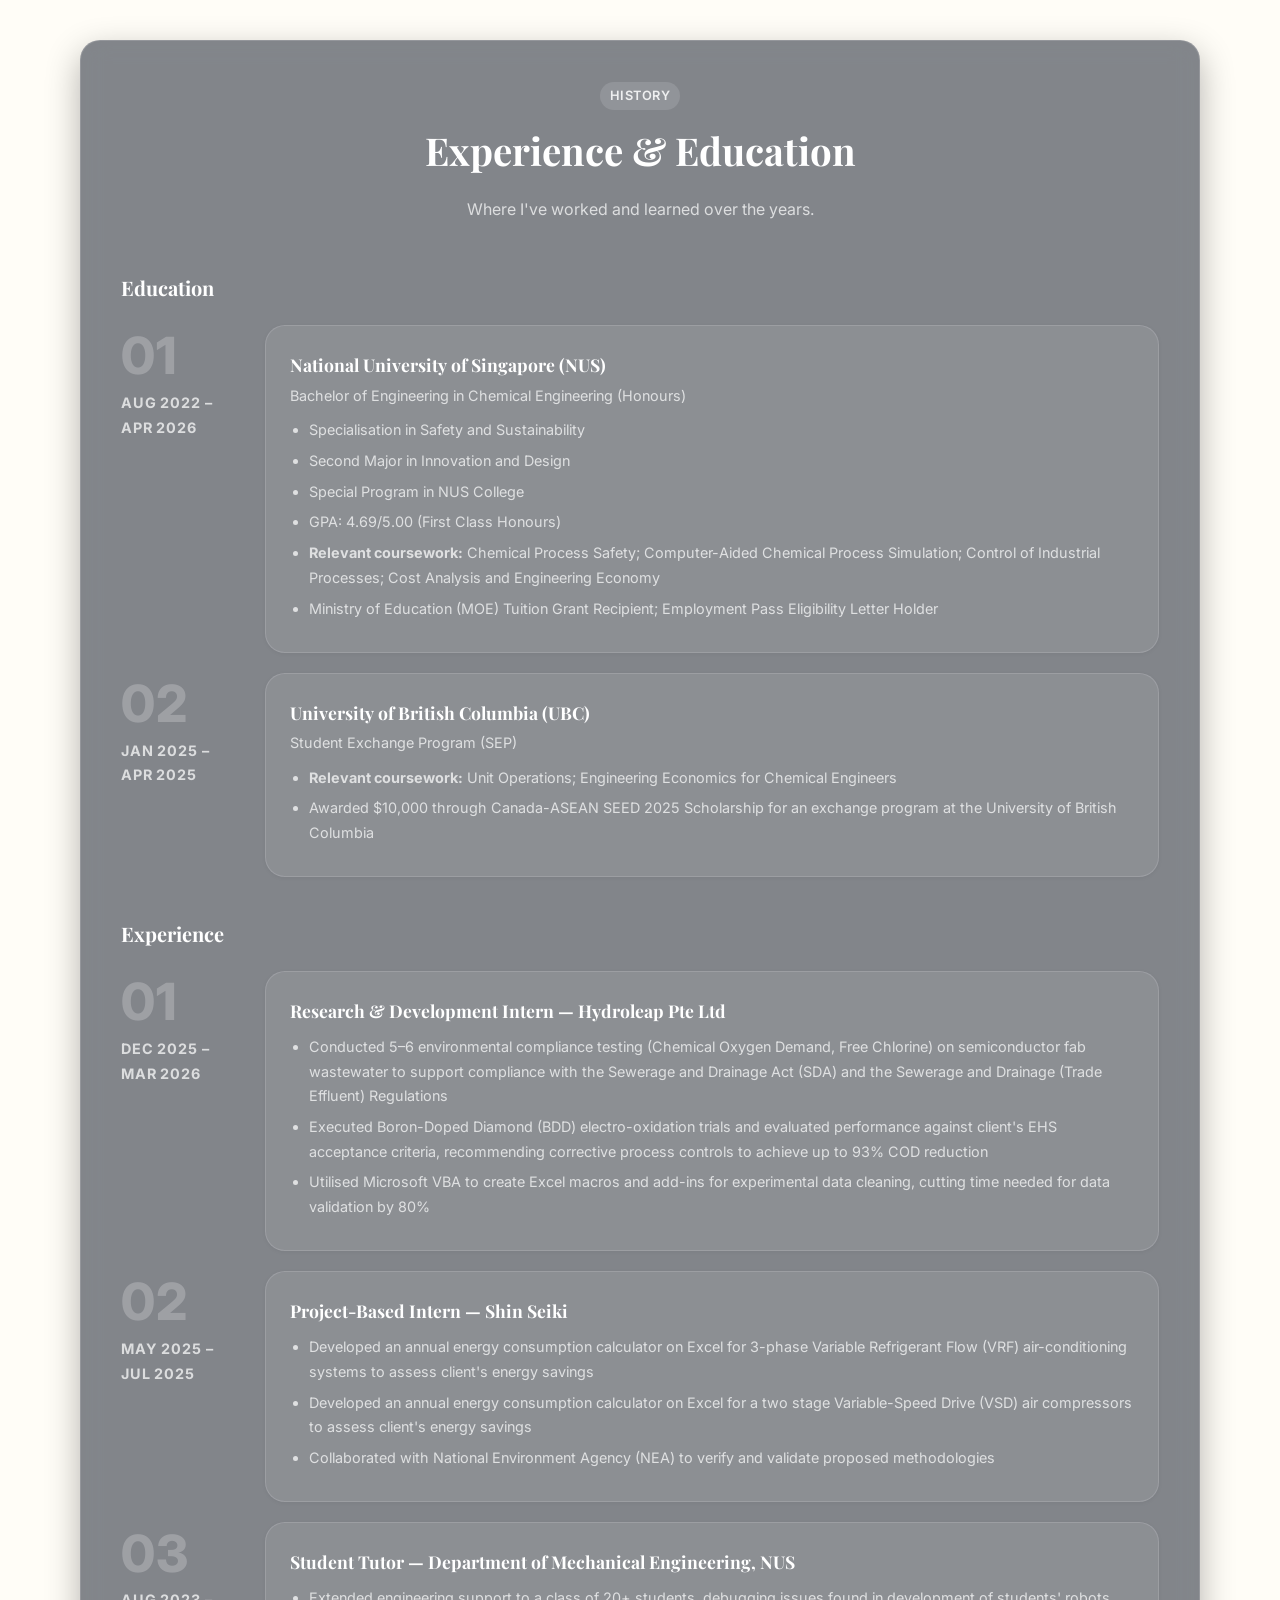
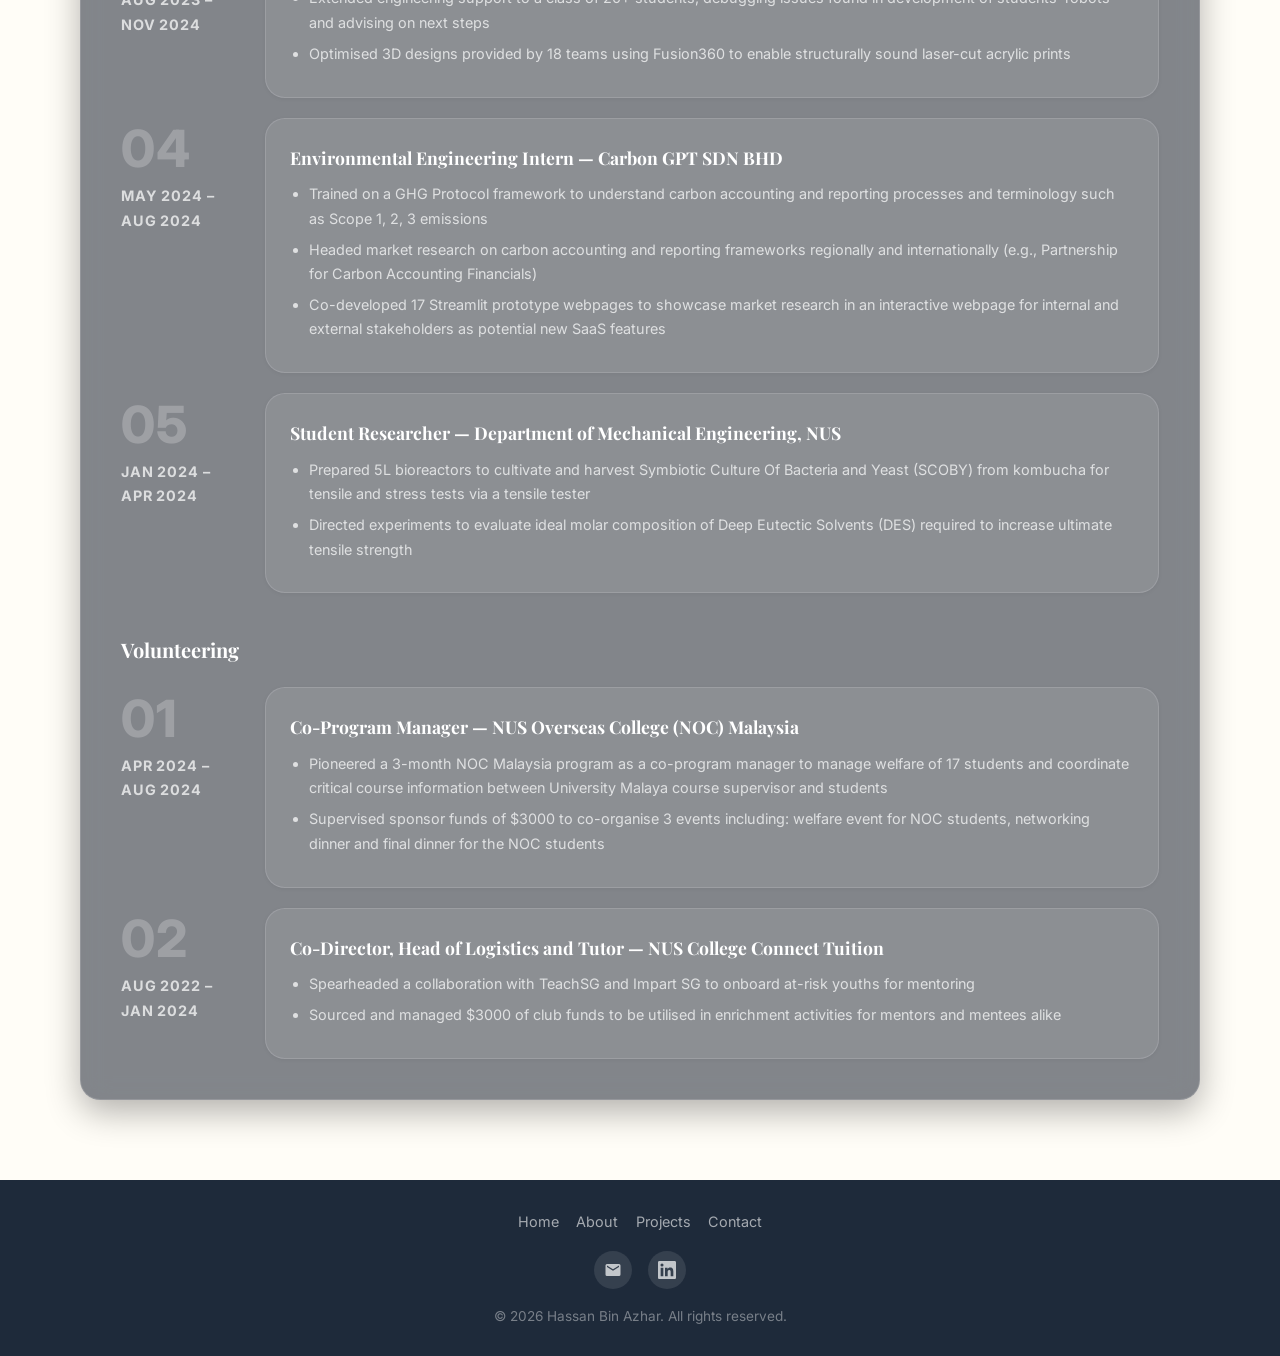
==== commit c5db7983: "Web deb" ====
--- a/about.html
+++ b/about.html
@@ -3,19 +3,19 @@
 <head>
   <meta charset="UTF-8" />
   <meta name="viewport" content="width=device-width, initial-scale=1.0" />
-  <title>About — Alex Morgan</title>
-  <meta name="description" content="Learn more about Alex Morgan — developer, designer, and life-long learner." />
+  <title>About — Hassan Bin Azhar</title>
+  <meta name="description" content="Learn more about Hassan Bin Azhar — chemical engineering graduate with a focus on safety, sustainability, and design." />
   <link rel="preconnect" href="https://fonts.googleapis.com" />
   <link rel="preconnect" href="https://fonts.gstatic.com" crossorigin />
   <link href="https://fonts.googleapis.com/css2?family=Inter:wght@400;500;600&family=Playfair+Display:ital,wght@0,700;1,700&display=swap" rel="stylesheet" />
   <link rel="stylesheet" href="css/style.css" />
 </head>
-<body>
+<body class="has-bg bg-about">
 
   <!-- ====== Navigation ====== -->
   <nav class="navbar" role="navigation" aria-label="Main navigation">
     <div class="container nav-inner">
-      <a href="index.html" class="nav-logo">Alex<span>.</span></a>
+      <a href="index.html" class="nav-logo">Hassan<span>.</span></a>
       <button class="nav-toggle" aria-label="Toggle menu" aria-expanded="false">
         <span></span><span></span><span></span>
       </button>
@@ -39,165 +39,200 @@
     </div>
 
     <!-- ====== About Grid ====== -->
-    <section class="section-pad">
+    <section class="section-pad section-panel">
       <div class="container">
         <div class="about-grid">
 
           <!-- Photo column -->
           <div class="about-photo reveal">
-            <div class="avatar-placeholder" style="width:100%;height:100%;">
-              <svg xmlns="http://www.w3.org/2000/svg" style="width:100px;height:100px;opacity:.4;" viewBox="0 0 24 24" fill="none" stroke="currentColor" stroke-width="1.2" stroke-linecap="round" stroke-linejoin="round">
-                <path d="M20 21v-2a4 4 0 0 0-4-4H8a4 4 0 0 0-4 4v2"/>
-                <circle cx="12" cy="7" r="4"/>
-              </svg>
-              <span style="color:var(--clr-accent);font-weight:600;">Your Photo Here</span>
-            </div>
+            <img src="assets/profile_2.jpg" alt="Hassan Bin Azhar" loading="lazy" decoding="async" style="width:100%;height:100%;object-fit:cover;border-radius:inherit;" />
           </div>
 
           <!-- Text column -->
           <div>
             <span class="badge">My Story</span>
-            <h1 class="about-content" style="font-family:var(--font-heading);font-size:clamp(1.8rem,3vw,2.6rem);color:var(--clr-primary);margin:.5rem 0 1.25rem;line-height:1.2;">Hey, I'm Alex Morgan</h1>
+            <h1 class="about-content" style="font-family:var(--font-heading);font-size:clamp(1.8rem,3vw,2.6rem);color:var(--clr-primary);margin:.5rem 0 1.25rem;line-height:1.2;">Hey, I'm Hassan!</h1>
             <p style="color:var(--clr-text-muted);font-size:1.05rem;margin-bottom:1rem;">
-              I'm a full-stack developer and UI designer based in San Francisco. I've spent the last four years
-              building products that sit at the intersection of elegant design and clean engineering.
+              I'm a Chemical Engineering graduate from the National University of Singapore, with a Specialization in Safety and Sustainability and a second Major in Innovation and Design.
             </p>
             <p style="color:var(--clr-text-muted);font-size:1.05rem;margin-bottom:1rem;">
-              My journey began with a curiosity for how things work — I'd pull apart websites to understand the
-              code behind them. That curiosity turned into a craft. Today I build scalable web applications,
-              design intuitive user interfaces, and help teams ship with confidence.
+              On the professional front, I've had the opportunity to work on various projects that have allowed me to apply my engineering skills in numerous real-world settings. From international water remediation projects to machine learning research, I have garned experience across a range of domains and industries. As such, I've developed a passion for learning and applying new skills, and I enjoy working on projects that allow me to do both.
             </p>
             <p style="color:var(--clr-text-muted);font-size:1.05rem;margin-bottom:1.75rem;">
-              Outside of code you'll find me hiking trails, experimenting with film photography,
-              or hunting for the perfect cup of pour-over coffee. ☕
-            </p>
-
-            <dl class="about-facts reveal">
-              <div class="fact-item">
-                <dt>Location</dt>
-                <dd>San Francisco, CA</dd>
-              </div>
-              <div class="fact-item">
-                <dt>Experience</dt>
-                <dd>4+ Years</dd>
-              </div>
-              <div class="fact-item">
-                <dt>Focus</dt>
-                <dd>Full-Stack Dev</dd>
-              </div>
-              <div class="fact-item">
-                <dt>Availability</dt>
-                <dd>Open to Work 🟢</dd>
-              </div>
-            </dl>
-
+              In particular, I'm deeply interested in the intersection of engineering, sustainability and design. I believe that engineering solutions should not only be effective but also sustainable and user-centric. I'm always eager to take on projects that challenge me to think creatively and critically about how we can design better systems for a more sustainable future.
+            </p>
+
+            <p style="color:var(--clr-text-muted);font-size:1.05rem;margin-bottom:1.75rem;">
+              On the personal front, I am an amateur photographer, having taken courses and gigs in photography. In fact, the pictures you see are all taken by me! Apart from photography, I also enjoy hiking and exploring nature, and am a proud parent to two mischievous cats.
+            </p>
+            
             <a href="contact.html" class="btn btn-primary">Let's Work Together</a>
           </div>
         </div>
       </div>
     </section>
 
-    <!-- ====== Skills ====== -->
-    <section class="section-pad" style="background:var(--clr-bg-alt);">
-      <div class="container">
-        <div class="section-heading reveal">
-          <span class="badge">Expertise</span>
-          <h2>Skills &amp; Technologies</h2>
-          <p>Tools and technologies I use to bring ideas to life.</p>
-        </div>
-
-        <div style="display:grid;grid-template-columns:1fr 1fr;gap:3rem;" class="reveal">
-          <!-- Left column -->
-          <div>
-            <h3 style="font-family:var(--font-heading);color:var(--clr-primary);margin-bottom:1.25rem;font-size:1.2rem;">Frontend</h3>
-            <div class="skill-bar-list">
-              <div class="skill-bar-item">
-                <div class="skill-bar-label"><span>HTML / CSS</span><span>95%</span></div>
-                <div class="skill-bar-track"><div class="skill-bar-fill" data-width="95%"></div></div>
-              </div>
-              <div class="skill-bar-item">
-                <div class="skill-bar-label"><span>JavaScript</span><span>88%</span></div>
-                <div class="skill-bar-track"><div class="skill-bar-fill" data-width="88%"></div></div>
-              </div>
-              <div class="skill-bar-item">
-                <div class="skill-bar-label"><span>React</span><span>82%</span></div>
-                <div class="skill-bar-track"><div class="skill-bar-fill" data-width="82%"></div></div>
-              </div>
-              <div class="skill-bar-item">
-                <div class="skill-bar-label"><span>Vue.js</span><span>75%</span></div>
-                <div class="skill-bar-track"><div class="skill-bar-fill" data-width="75%"></div></div>
-              </div>
-            </div>
-          </div>
-          <!-- Right column -->
-          <div>
-            <h3 style="font-family:var(--font-heading);color:var(--clr-primary);margin-bottom:1.25rem;font-size:1.2rem;">Backend &amp; Tools</h3>
-            <div class="skill-bar-list">
-              <div class="skill-bar-item">
-                <div class="skill-bar-label"><span>Node.js / Express</span><span>85%</span></div>
-                <div class="skill-bar-track"><div class="skill-bar-fill" data-width="85%"></div></div>
-              </div>
-              <div class="skill-bar-item">
-                <div class="skill-bar-label"><span>SQL / PostgreSQL</span><span>78%</span></div>
-                <div class="skill-bar-track"><div class="skill-bar-fill" data-width="78%"></div></div>
-              </div>
-              <div class="skill-bar-item">
-                <div class="skill-bar-label"><span>Git &amp; CI/CD</span><span>80%</span></div>
-                <div class="skill-bar-track"><div class="skill-bar-fill" data-width="80%"></div></div>
-              </div>
-              <div class="skill-bar-item">
-                <div class="skill-bar-label"><span>Figma / UI Design</span><span>70%</span></div>
-                <div class="skill-bar-track"><div class="skill-bar-fill" data-width="70%"></div></div>
-              </div>
-            </div>
-          </div>
-        </div>
-      </div>
-    </section>
-
     <!-- ====== Experience Timeline ====== -->
-    <section class="section-pad">
+    <section class="section-pad section-panel">
       <div class="container">
         <div class="section-heading reveal">
           <span class="badge">History</span>
           <h2>Experience &amp; Education</h2>
           <p>Where I've worked and learned over the years.</p>
         </div>
-        <div style="max-width:640px;margin-inline:auto;" class="reveal">
-          <div class="timeline-list">
-            <div class="timeline-item">
-              <p class="timeline-date">2023 – Present</p>
-              <h3>Senior Front-End Developer</h3>
-              <p>Acme Tech Inc. — Leading UI development for a SaaS platform used by 50,000+ users. Spearheaded the design system rebuild that reduced component debt by 40%.</p>
+        <div class="history-grid reveal">
+          <!-- Education -->
+          <div class="history-col">
+            <h3 class="history-col-title">Education</h3>
+            <div class="timeline-list split-list">
+              <div class="timeline-item split-item">
+                <div class="split-meta">
+                  <div class="split-index" aria-hidden="true"></div>
+                  <p class="timeline-date split-date">Aug 2022 &ndash; Apr 2026</p>
+                </div>
+                <div class="split-card">
+                  <h3>National University of Singapore (NUS)</h3>
+                  <p>Bachelor of Engineering in Chemical Engineering (Honours)</p>
+                  <ul class="timeline-bullets">
+                    <li>Specialisation in Safety and Sustainability</li>
+                    <li>Second Major in Innovation and Design</li>
+                    <li>Special Program in NUS College</li>
+                    <li>GPA: 4.69/5.00 (First Class Honours)</li>
+                    <li><strong>Relevant coursework:</strong> Chemical Process Safety; Computer-Aided Chemical Process Simulation; Control of Industrial Processes; Cost Analysis and Engineering Economy</li>
+                    <li>Ministry of Education (MOE) Tuition Grant Recipient; Employment Pass Eligibility Letter Holder</li>
+                  </ul>
+                </div>
+              </div>
+
+              <div class="timeline-item split-item">
+                <div class="split-meta">
+                  <div class="split-index" aria-hidden="true"></div>
+                  <p class="timeline-date split-date">Jan 2025 &ndash; Apr 2025</p>
+                </div>
+                <div class="split-card">
+                  <h3>University of British Columbia (UBC)</h3>
+                  <p>Student Exchange Program (SEP)</p>
+                  <ul class="timeline-bullets">
+                    <li><strong>Relevant coursework:</strong> Unit Operations; Engineering Economics for Chemical Engineers</li>
+                    <li>Awarded $10,000 through Canada-ASEAN SEED 2025 Scholarship for an exchange program at the University of British Columbia</li>
+                  </ul>
+                </div>
+              </div>
             </div>
-            <div class="timeline-item">
-              <p class="timeline-date">2021 – 2023</p>
-              <h3>Full-Stack Developer</h3>
-              <p>StartupXYZ — Built and shipped three core product features including real-time collaboration and an API integration layer, scaling from 0 to 10k users.</p>
+          </div>
+
+          <!-- Experience -->
+          <div class="history-col">
+            <h3 class="history-col-title">Experience</h3>
+            <div class="timeline-list split-list">
+              <div class="timeline-item split-item">
+                <div class="split-meta">
+                  <div class="split-index" aria-hidden="true"></div>
+                  <p class="timeline-date split-date">Dec 2025 &ndash; Mar 2026</p>
+                </div>
+                <div class="split-card">
+                  <h3>Research &amp; Development Intern &mdash; Hydroleap Pte Ltd</h3>
+                  <ul class="timeline-bullets">
+                    <li>Conducted 5&ndash;6 environmental compliance testing (Chemical Oxygen Demand, Free Chlorine) on semiconductor fab wastewater to support compliance with the Sewerage and Drainage Act (SDA) and the Sewerage and Drainage (Trade Effluent) Regulations</li>
+                    <li>Executed Boron-Doped Diamond (BDD) electro-oxidation trials and evaluated performance against client&apos;s EHS acceptance criteria, recommending corrective process controls to achieve up to 93% COD reduction</li>
+                    <li>Utilised Microsoft VBA to create Excel macros and add-ins for experimental data cleaning, cutting time needed for data validation by 80%</li>
+                  </ul>
+                </div>
+              </div>
+
+              <div class="timeline-item split-item">
+                <div class="split-meta">
+                  <div class="split-index" aria-hidden="true"></div>
+                  <p class="timeline-date split-date">May 2025 &ndash; Jul 2025</p>
+                </div>
+                <div class="split-card">
+                  <h3>Project-Based Intern &mdash; Shin Seiki</h3>
+                  <ul class="timeline-bullets">
+                    <li>Developed an annual energy consumption calculator on Excel for 3-phase Variable Refrigerant Flow (VRF) air-conditioning systems to assess client&apos;s energy savings</li>
+                    <li>Developed an annual energy consumption calculator on Excel for a two stage Variable-Speed Drive (VSD) air compressors to assess client&apos;s energy savings</li>
+                    <li>Collaborated with National Environment Agency (NEA) to verify and validate proposed methodologies</li>
+                  </ul>
+                </div>
+              </div>
+
+              <div class="timeline-item split-item">
+                <div class="split-meta">
+                  <div class="split-index" aria-hidden="true"></div>
+                  <p class="timeline-date split-date">Aug 2023 &ndash; Nov 2024</p>
+                </div>
+                <div class="split-card">
+                  <h3>Student Tutor &mdash; Department of Mechanical Engineering, NUS</h3>
+                  <ul class="timeline-bullets">
+                    <li>Extended engineering support to a class of 20+ students, debugging issues found in development of students&apos; robots and advising on next steps</li>
+                    <li>Optimised 3D designs provided by 18 teams using Fusion360 to enable structurally sound laser-cut acrylic prints</li>
+                  </ul>
+                </div>
+              </div>
+
+              <div class="timeline-item split-item">
+                <div class="split-meta">
+                  <div class="split-index" aria-hidden="true"></div>
+                  <p class="timeline-date split-date">May 2024 &ndash; Aug 2024</p>
+                </div>
+                <div class="split-card">
+                  <h3>Environmental Engineering Intern &mdash; Carbon GPT SDN BHD</h3>
+                  <ul class="timeline-bullets">
+                    <li>Trained on a GHG Protocol framework to understand carbon accounting and reporting processes and terminology such as Scope 1, 2, 3 emissions</li>
+                    <li>Headed market research on carbon accounting and reporting frameworks regionally and internationally (e.g., Partnership for Carbon Accounting Financials)</li>
+                    <li>Co-developed 17 Streamlit prototype webpages to showcase market research in an interactive webpage for internal and external stakeholders as potential new SaaS features</li>
+                  </ul>
+                </div>
+              </div>
+
+              <div class="timeline-item split-item">
+                <div class="split-meta">
+                  <div class="split-index" aria-hidden="true"></div>
+                  <p class="timeline-date split-date">Jan 2024 &ndash; Apr 2024</p>
+                </div>
+                <div class="split-card">
+                  <h3>Student Researcher &mdash; Department of Mechanical Engineering, NUS</h3>
+                  <ul class="timeline-bullets">
+                    <li>Prepared 5L bioreactors to cultivate and harvest Symbiotic Culture Of Bacteria and Yeast (SCOBY) from kombucha for tensile and stress tests via a tensile tester</li>
+                    <li>Directed experiments to evaluate ideal molar composition of Deep Eutectic Solvents (DES) required to increase ultimate tensile strength</li>
+                  </ul>
+                </div>
+              </div>
             </div>
-            <div class="timeline-item">
-              <p class="timeline-date">2020 – 2021</p>
-              <h3>Junior Web Developer</h3>
-              <p>Freelance — Delivered over 15 client websites and web applications, from landing pages to custom e-commerce builds.</p>
+          </div>
+
+          <!-- Volunteering -->
+          <div class="history-col">
+            <h3 class="history-col-title">Volunteering</h3>
+            <div class="timeline-list split-list">
+              <div class="timeline-item split-item">
+                <div class="split-meta">
+                  <div class="split-index" aria-hidden="true"></div>
+                  <p class="timeline-date split-date">Apr 2024 &ndash; Aug 2024</p>
+                </div>
+                <div class="split-card">
+                  <h3>Co-Program Manager &mdash; NUS Overseas College (NOC) Malaysia</h3>
+                  <ul class="timeline-bullets">
+                    <li>Pioneered a 3-month NOC Malaysia program as a co-program manager to manage welfare of 17 students and coordinate critical course information between University Malaya course supervisor and students</li>
+                    <li>Supervised sponsor funds of $3000 to co-organise 3 events including: welfare event for NOC students, networking dinner and final dinner for the NOC students</li>
+                  </ul>
+                </div>
+              </div>
+
+              <div class="timeline-item split-item">
+                <div class="split-meta">
+                  <div class="split-index" aria-hidden="true"></div>
+                  <p class="timeline-date split-date">Aug 2022 &ndash; Jan 2024</p>
+                </div>
+                <div class="split-card">
+                  <h3>Co-Director, Head of Logistics and Tutor &mdash; NUS College Connect Tuition</h3>
+                  <ul class="timeline-bullets">
+                    <li>Spearheaded a collaboration with TeachSG and Impart SG to onboard at-risk youths for mentoring</li>
+                    <li>Sourced and managed $3000 of club funds to be utilised in enrichment activities for mentors and mentees alike</li>
+                  </ul>
+                </div>
+              </div>
             </div>
-            <div class="timeline-item">
-              <p class="timeline-date">2016 – 2020</p>
-              <h3>BSc Computer Science</h3>
-              <p>University of California, Berkeley — Graduated with honours. Specialised in human–computer interaction and software engineering.</p>
-            </div>
-          </div>
-        </div>
-      </div>
-    </section>
-
-    <!-- ====== CTA ====== -->
-    <section class="section-pad" style="background:var(--clr-primary);">
-      <div class="container text-center reveal">
-        <h2 style="font-family:var(--font-heading);font-size:clamp(1.8rem,3vw,2.6rem);color:#fff;margin-bottom:1rem;">Want to know more?</h2>
-        <p style="color:rgba(255,255,255,.65);max-width:480px;margin-inline:auto;margin-bottom:2rem;">Check out my projects or drop me a message — I'd love to connect.</p>
-        <div style="display:flex;gap:1rem;justify-content:center;flex-wrap:wrap;">
-          <a href="projects.html" class="btn btn-outline" style="border-color:rgba(255,255,255,.4);color:#fff;">View Projects</a>
-          <a href="contact.html" class="btn btn-primary">Get in Touch</a>
+          </div>
         </div>
       </div>
     </section>
@@ -207,7 +242,6 @@
   <!-- ====== Footer ====== -->
   <footer class="footer">
     <div class="container footer-inner">
-      <p class="footer-logo">Alex<span>.</span></p>
       <ul class="footer-links" role="list">
         <li><a href="index.html">Home</a></li>
         <li><a href="about.html">About</a></li>
@@ -215,17 +249,14 @@
         <li><a href="contact.html">Contact</a></li>
       </ul>
       <div class="social-links">
-        <a href="#" class="social-link" aria-label="GitHub">
-          <svg xmlns="http://www.w3.org/2000/svg" viewBox="0 0 24 24" fill="currentColor"><path d="M12 .297c-6.63 0-12 5.373-12 12 0 5.303 3.438 9.8 8.205 11.385.6.113.82-.258.82-.577 0-.285-.01-1.04-.015-2.04-3.338.724-4.042-1.61-4.042-1.61-.546-1.385-1.335-1.755-1.335-1.755-1.087-.744.084-.729.084-.729 1.205.084 1.838 1.236 1.838 1.236 1.07 1.835 2.809 1.305 3.495.998.108-.776.417-1.305.76-1.605-2.665-.3-5.466-1.332-5.466-5.93 0-1.31.465-2.38 1.235-3.22-.135-.303-.54-1.523.105-3.176 0 0 1.005-.322 3.3 1.23.96-.267 1.98-.399 3-.405 1.02.006 2.04.138 3 .405 2.28-1.552 3.285-1.23 3.285-1.23.645 1.653.24 2.873.12 3.176.765.84 1.23 1.91 1.23 3.22 0 4.61-2.805 5.625-5.475 5.92.42.36.81 1.096.81 2.22 0 1.606-.015 2.896-.015 3.286 0 .315.21.69.825.57C20.565 22.092 24 17.592 24 12.297c0-6.627-5.373-12-12-12"/></svg>
+        <a href="mailto:e1053640@u.nus.edu" class="social-link" aria-label="Email">
+          <svg xmlns="http://www.w3.org/2000/svg" viewBox="0 0 24 24" fill="currentColor"><path d="M20 4H4a2 2 0 00-2 2v12a2 2 0 002 2h16a2 2 0 002-2V6a2 2 0 00-2-2zm0 4l-8 5-8-5V6l8 5 8-5v2z"/></svg>
         </a>
-        <a href="#" class="social-link" aria-label="LinkedIn">
+        <a href="https://www.linkedin.com/in/hbazhar/" class="social-link" aria-label="LinkedIn">
           <svg xmlns="http://www.w3.org/2000/svg" viewBox="0 0 24 24" fill="currentColor"><path d="M20.447 20.452h-3.554v-5.569c0-1.328-.027-3.037-1.852-3.037-1.853 0-2.136 1.445-2.136 2.939v5.667H9.351V9h3.414v1.561h.046c.477-.9 1.637-1.85 3.37-1.85 3.601 0 4.267 2.37 4.267 5.455v6.286zM5.337 7.433a2.062 2.062 0 01-2.063-2.065 2.064 2.064 0 112.063 2.065zm1.782 13.019H3.555V9h3.564v11.452zM22.225 0H1.771C.792 0 0 .774 0 1.729v20.542C0 23.227.792 24 1.771 24h20.451C23.2 24 24 23.227 24 22.271V1.729C24 .774 23.2 0 22.222 0h.003z"/></svg>
         </a>
-        <a href="#" class="social-link" aria-label="Twitter / X">
-          <svg xmlns="http://www.w3.org/2000/svg" viewBox="0 0 24 24" fill="currentColor"><path d="M18.244 2.25h3.308l-7.227 8.26 8.502 11.24H16.17l-5.214-6.817L4.99 21.75H1.68l7.73-8.835L1.254 2.25H8.08l4.713 6.231zm-1.161 17.52h1.833L7.084 4.126H5.117z"/></svg>
-        </a>
-      </div>
-      <p class="footer-copy">&copy; <span id="year"></span> Alex Morgan. All rights reserved.</p>
+      </div>
+      <p class="footer-copy">&copy; <span id="year"></span> Hassan Bin Azhar. All rights reserved.</p>
     </div>
   </footer>
 
--- a/css/style.css
+++ b/css/style.css
@@ -50,6 +50,236 @@
   -webkit-font-smoothing: antialiased;
 }
 
+/* =========================================
+   Home background image
+   ========================================= */
+body.home {
+  background-color: var(--clr-bg);
+  background-image:
+    linear-gradient(rgba(30,42,58,.65), rgba(30,42,58,.65)),
+    url("../assets/Background.jpg");
+  background-size: cover;
+  background-position: center;
+  background-repeat: no-repeat;
+  background-attachment: fixed;
+}
+
+body.has-bg {
+  --page-bg: none;
+  background-color: var(--clr-bg);
+  background-image:
+    linear-gradient(rgba(30,42,58,.70), rgba(30,42,58,.70)),
+    var(--page-bg);
+  background-size: cover;
+  background-position: center;
+  background-repeat: no-repeat;
+  background-attachment: fixed;
+}
+
+body.bg-about    { --page-bg: url("../assets/Background_2.jpg"); }
+body.bg-projects { --page-bg: url("../assets/Background_3.jpg"); }
+body.bg-contact  { --page-bg: url("../assets/Background_4.jpg"); }
+
+body.has-bg .page-hero {
+  background: transparent;
+}
+
+body.has-bg .page-hero::after {
+  display: none;
+}
+
+body.has-bg .page-hero h1 {
+  color: #fff !important;
+  text-shadow: 0 8px 22px rgba(0,0,0,.35);
+}
+
+body.has-bg .page-hero p {
+  color: rgba(255,255,255,.80) !important;
+}
+
+body.has-bg .page-hero .badge {
+  background: rgba(255,255,255,.12);
+  color: rgba(255,255,255,.85);
+}
+
+/* =========================================
+   Glass surfaces over photo backgrounds
+   ========================================= */
+body.home .navbar,
+body.has-bg .navbar {
+  background: linear-gradient(to bottom, rgba(17,24,39,.86), rgba(17,24,39,.52));
+  border-bottom: 1px solid rgba(255,255,255,.14);
+  backdrop-filter: blur(14px);
+  -webkit-backdrop-filter: blur(14px);
+}
+
+body.home .navbar.scrolled,
+body.has-bg .navbar.scrolled {
+  box-shadow: 0 10px 30px rgba(0,0,0,.28);
+}
+
+body.home .nav-logo,
+body.has-bg .nav-logo {
+  color: rgba(255,255,255,.94);
+}
+
+body.home .nav-links a,
+body.has-bg .nav-links a {
+  color: rgba(255,255,255,.82);
+}
+
+body.home .nav-links a:hover,
+body.has-bg .nav-links a:hover {
+  color: rgba(255,255,255,.96);
+}
+
+body.home .nav-links a.active,
+body.has-bg .nav-links a.active {
+  color: rgba(255,255,255,.96);
+}
+
+/* Fix: active state on the Contact button link shouldn't override white text */
+body.home .nav-links a.btn-primary.active,
+body.has-bg .nav-links a.btn-primary.active {
+  color: #fff;
+}
+
+body.home .nav-links a.btn-primary::after,
+body.has-bg .nav-links a.btn-primary::after {
+  display: none;
+}
+
+body.home .nav-toggle span,
+body.has-bg .nav-toggle span {
+  background: rgba(255,255,255,.85);
+}
+
+@media (max-width: 680px) {
+  body.home .nav-links,
+  body.has-bg .nav-links {
+    background: rgba(17,24,39,.92);
+    border-bottom: 1px solid rgba(255,255,255,.12);
+  }
+}
+
+body.has-bg .page-hero .container {
+  background: rgba(17,24,39,.52);
+  border: 1px solid rgba(255,255,255,.14);
+  border-radius: var(--radius-lg);
+  box-shadow: 0 12px 34px rgba(0,0,0,.30);
+  padding: 2.75rem;
+  margin-block: 3rem;
+  backdrop-filter: blur(14px);
+  -webkit-backdrop-filter: blur(14px);
+}
+
+.section-panel > .container,
+body.home .hero-inner {
+  background: rgba(17,24,39,.52);
+  border: 1px solid rgba(255,255,255,.14);
+  border-radius: var(--radius-lg);
+  box-shadow: 0 12px 34px rgba(0,0,0,.30);
+  padding: 2.5rem;
+  backdrop-filter: blur(14px);
+  -webkit-backdrop-filter: blur(14px);
+
+  /* Override theme tokens inside glass surfaces */
+  --clr-primary: #fff;
+  --clr-text: rgba(255,255,255,.90);
+  --clr-text-muted: rgba(255,255,255,.72);
+  --clr-border: rgba(255,255,255,.14);
+  --clr-surface: rgba(17,24,39,.45);
+  --clr-bg-alt: rgba(255,255,255,.08);
+}
+
+.section-panel > .container .badge {
+  background: rgba(255,255,255,.12);
+  color: rgba(255,255,255,.85);
+}
+
+@media (max-width: 680px) {
+  .section-panel > .container { padding: 1.5rem; }
+}
+
+body.home .hero {
+  background: transparent;
+}
+
+body.home .hero::before,
+body.home .hero::after {
+  display: none;
+}
+
+body.home .hero-inner {
+  grid-template-columns: 1fr;
+  justify-items: center;
+  padding: 3rem;
+  margin-block: 4rem;
+}
+
+body.home .hero-avatar {
+  margin-inline: auto;
+}
+
+body.home .section-heading h2 {
+  text-shadow: 0 10px 24px rgba(0,0,0,.18);
+}
+
+body.home .section-on-bg .section-heading .badge {
+  background: rgba(255,255,255,.12);
+  color: rgba(255,255,255,.85);
+}
+
+body.home .section-on-bg .section-heading h2 {
+  color: #fff;
+  text-shadow: 0 10px 26px rgba(0,0,0,.40);
+}
+
+body.home .section-on-bg .section-heading p {
+  color: rgba(255,255,255,.80);
+  text-shadow: 0 10px 24px rgba(0,0,0,.35);
+}
+
+/* Home: glass panels for Skills + Featured Projects */
+body.home .home-skills,
+body.home .home-featured {
+  background: transparent;
+}
+
+/* Home: featured project cards should also feel glassy */
+body.home .home-featured .card {
+  background: rgba(17,24,39,.45);
+  border-color: rgba(255,255,255,.14);
+  box-shadow: 0 12px 34px rgba(0,0,0,.30);
+  backdrop-filter: blur(14px);
+  -webkit-backdrop-filter: blur(14px);
+}
+
+body.home .home-featured .card-thumb {
+  border-color: rgba(255,255,255,.14);
+  background: #fff;
+}
+
+/* Typewriter */
+.typewriter {
+  display: inline-block;
+  font-weight: 700;
+  color: rgba(255,255,255,.92);
+  vertical-align: baseline;
+}
+
+.typewriter::after {
+  content: '|';
+  margin-left: .1em;
+  opacity: .85;
+  animation: typewriter-blink 1s steps(1, end) infinite;
+}
+
+@keyframes typewriter-blink {
+  0%, 49% { opacity: .85; }
+  50%, 100% { opacity: 0; }
+}
+
 img { display: block; max-width: 100%; }
 
 a {
@@ -287,6 +517,14 @@
   z-index: 1;
 }
 
+.hero-avatar img {
+  width: 100%;
+  height: 100%;
+  object-fit: cover;
+  position: relative;
+  z-index: 0;
+}
+
 .avatar-placeholder {
   width: 100%; height: 100%;
   display: flex;
@@ -321,6 +559,132 @@
   max-width: 540px;
   margin-inline: auto;
   margin-top: .75rem;
+}
+
+/* =========================================
+   Skills Icons (Home)
+   ========================================= */
+.skills-icons-grid {
+  display: grid;
+  grid-template-columns: repeat(auto-fit, minmax(230px, 1fr));
+  gap: 1.5rem;
+}
+
+.skill-icon-card {
+  position: relative;
+  overflow: hidden;
+  min-height: 220px;
+  padding: 1.5rem;
+  border-radius: var(--radius-lg);
+  background: var(--clr-surface);
+  border: 1px solid var(--clr-border);
+  box-shadow: var(--shadow-sm);
+  transition: transform .25s, box-shadow .25s, border-color .25s;
+  outline: none;
+  display: flex;
+}
+
+.skill-icon-card::after {
+  content: '';
+  position: absolute;
+  left: 0;
+  right: 0;
+  top: 0;
+  height: 3px;
+  background: linear-gradient(90deg, var(--clr-accent), var(--clr-accent-light));
+}
+
+.skill-icon-header {
+  flex: 1;
+  width: 100%;
+  display: flex;
+  flex-direction: column;
+  align-items: center;
+  justify-content: center;
+  gap: .75rem;
+  text-align: center;
+  position: relative;
+  z-index: 1;
+  transition: opacity .2s ease, transform .2s ease;
+}
+
+.skill-icon-badge {
+  width: 64px;
+  height: 64px;
+  flex-shrink: 0;
+  border-radius: var(--radius-md);
+  background: var(--clr-accent-pale);
+  color: var(--clr-accent);
+  display: flex;
+  align-items: center;
+  justify-content: center;
+}
+
+.skill-icon-badge svg {
+  width: 32px;
+  height: 32px;
+}
+
+.skill-icon-card h3 {
+  font-family: var(--font-heading);
+  font-size: 1.2rem;
+  color: var(--clr-primary);
+  line-height: 1.2;
+}
+
+.skill-icon-meta {
+  margin-top: .25rem;
+  font-size: .9rem;
+  color: var(--clr-text-muted);
+}
+
+.skill-icon-details {
+  position: absolute;
+  inset: 0;
+  padding: 1.5rem;
+  background: var(--clr-surface);
+  display: flex;
+  flex-wrap: wrap;
+  gap: .5rem;
+  align-content: center;
+  justify-content: center;
+  transform: translateY(10px);
+  opacity: 0;
+  transition: transform .25s ease, opacity .25s ease;
+  pointer-events: none;
+  z-index: 2;
+}
+
+.skill-icon-card:hover,
+.skill-icon-card:focus-within {
+  transform: translateY(-4px);
+  box-shadow: var(--shadow-lg);
+  border-color: var(--clr-accent-pale);
+}
+
+.skill-icon-card:hover .skill-icon-details,
+.skill-icon-card:focus-within .skill-icon-details {
+  transform: translateY(0);
+  opacity: 1;
+  pointer-events: auto;
+}
+
+.skill-icon-card:hover .skill-icon-header,
+.skill-icon-card:focus-within .skill-icon-header {
+  opacity: 0;
+  transform: translateY(-6px);
+}
+
+.skill-icon-card:focus-visible {
+  box-shadow: 0 0 0 4px rgba(217,107,63,.18), var(--shadow-lg);
+}
+
+@media (prefers-reduced-motion: reduce) {
+  .skill-icon-card,
+  .skill-icon-header,
+  .skill-icon-details {
+    transition: none;
+  }
 }
 
 /* =========================================
@@ -389,16 +753,43 @@
   color: var(--clr-accent);
 }
 
+.card-thumb {
+  width: 100%;
+  aspect-ratio: 16 / 9;
+  border-radius: var(--radius-md);
+  overflow: hidden;
+  background: #fff;
+  border: 1px solid var(--clr-border);
+  margin-bottom: 1rem;
+}
+
+.card-thumb--white {
+  background: #fff;
+}
+
+.card-thumb img {
+  width: 100%;
+  height: 100%;
+  object-fit: cover;
+}
+
 .card h3 {
   font-family: var(--font-heading);
   font-size: 1.2rem;
   color: var(--clr-primary);
   margin-bottom: .5rem;
+  text-align: center;
 }
 .card p {
   color: var(--clr-text-muted);
   font-size: .95rem;
   flex: 1;
+}
+
+.card-summary {
+  text-align: center;
+  font-size: .9rem;
+  margin-top: .5rem;
 }
 .card-tags {
   display: flex;
@@ -450,6 +841,7 @@
   display: flex;
   align-items: center;
   justify-content: center;
+  align-self: center;
 }
 
 .about-content h1 {
@@ -532,6 +924,39 @@
   color: var(--clr-primary);
   margin-bottom: 1.5rem;
 }
+
+/* About: Education / Experience split */
+.history-grid {
+  display: grid;
+  grid-template-columns: 1fr;
+  gap: 2.5rem;
+  align-items: start;
+}
+
+.history-col {
+  background: transparent;
+  border: 0;
+  border-radius: 0;
+  padding: 0;
+  box-shadow: none;
+}
+
+.history-col-title {
+  font-family: var(--font-heading);
+  color: var(--clr-primary);
+  font-size: 1.25rem;
+  margin-bottom: 1.25rem;
+}
+
+.timeline-bullets {
+  margin-top: .6rem;
+  padding-left: 1.2rem;
+  list-style: disc;
+  color: var(--clr-text-muted);
+  font-size: .9rem;
+}
+
+.timeline-bullets li { margin-bottom: .4rem; }
 .timeline-list { position: relative; padding-left: 2rem; }
 .timeline-list::before {
   content: '';
@@ -572,6 +997,90 @@
 .timeline-item p {
   font-size: .9rem;
   color: var(--clr-text-muted);
+}
+
+/* Split layout (reference image style): left meta + right card */
+.split-list {
+  padding-left: 0;
+  counter-reset: split;
+  display: flex;
+  flex-direction: column;
+  gap: 1.25rem;
+}
+
+.timeline-list.split-list::before {
+  display: none;
+}
+
+.timeline-list.split-list .timeline-item::before {
+  display: none;
+}
+
+.timeline-list.split-list .timeline-item {
+  padding-bottom: 0;
+}
+
+.split-item {
+  counter-increment: split;
+  display: grid;
+  grid-template-columns: 120px 1fr;
+  gap: 1.5rem;
+  align-items: start;
+}
+
+.split-meta {
+  padding-top: .35rem;
+}
+
+.split-index {
+  font-size: clamp(2.6rem, 4vw, 4.2rem);
+  font-weight: 800;
+  line-height: 1;
+  letter-spacing: .02em;
+  color: var(--clr-text);
+  opacity: .25;
+}
+
+.split-index::before {
+  content: counter(split, decimal-leading-zero);
+}
+
+.split-date {
+  margin-top: .6rem;
+}
+
+.split-card {
+  background: var(--clr-bg-alt);
+  border: 1px solid var(--clr-border);
+  border-radius: var(--radius-lg);
+  padding: 1.5rem;
+  box-shadow: var(--shadow-sm);
+}
+
+.split-card h3 {
+  margin-top: 0;
+}
+
+.split-card h2 {
+  font-family: var(--font-heading);
+  color: var(--clr-primary);
+  font-size: clamp(1.4rem, 2.2vw, 1.9rem);
+  line-height: 1.2;
+  margin-bottom: .35rem;
+}
+
+@media (max-width: 820px) {
+  .split-item {
+    grid-template-columns: 1fr;
+    gap: .85rem;
+  }
+  .split-meta {
+    display: flex;
+    align-items: baseline;
+    justify-content: space-between;
+    gap: 1rem;
+  }
+  .split-date { margin-top: 0; }
 }
 
 /* =========================================
@@ -602,6 +1111,160 @@
   color: #fff;
 }
 
+/* New Projects layout (multi-media per project) */
+.projects-list {
+  display: flex;
+  flex-direction: column;
+  gap: 2rem;
+  counter-reset: split;
+}
+
+.project-entry {
+  background: transparent;
+  border: 0;
+  box-shadow: none;
+  padding: 0;
+  cursor: pointer;
+  outline: none;
+}
+
+.project-entry .split-card {
+  transition: border-color .18s ease, box-shadow .18s ease, transform .18s ease;
+}
+
+.project-entry:hover .split-card {
+  border-color: rgba(217,107,63,.85);
+  box-shadow: 0 16px 44px rgba(0,0,0,.35);
+}
+
+.project-entry:active .split-card {
+  border-color: rgba(217,107,63,.95);
+}
+
+.project-entry:focus-visible .split-card {
+  border-color: rgba(217,107,63,.95);
+  box-shadow: 0 0 0 4px rgba(217,107,63,.22), 0 16px 44px rgba(0,0,0,.35);
+}
+
+.project-entry:focus .split-card {
+  border-color: rgba(217,107,63,.95);
+  box-shadow: 0 16px 44px rgba(0,0,0,.35);
+}
+
+.project-date {
+  font-size: .9rem;
+  font-weight: 700;
+  letter-spacing: .04em;
+  text-transform: uppercase;
+  color: var(--clr-text);
+  opacity: .85;
+}
+
+.project-media {
+  display: grid;
+  grid-template-columns: repeat(auto-fit, minmax(220px, 1fr));
+  gap: 1rem;
+  margin-bottom: 1.25rem;
+}
+
+.project-media figure {
+  margin: 0;
+  display: flex;
+  flex-direction: column;
+  gap: .55rem;
+}
+
+.project-media figcaption {
+  font-size: .82rem;
+  line-height: 1.35;
+  color: var(--clr-text-muted);
+  text-align: center;
+}
+
+.project-media-link {
+  display: block;
+  border-radius: var(--radius-md);
+  overflow: hidden;
+  cursor: zoom-in;
+}
+
+.project-media-link img {
+  transition: transform .18s ease, border-color .18s ease, box-shadow .18s ease;
+}
+
+.project-media-link:hover img {
+  border-color: rgba(217,107,63,.85);
+  box-shadow: 0 14px 34px rgba(0,0,0,.28);
+  transform: translateY(-2px);
+}
+
+.project-media-link:focus-visible img {
+  border-color: rgba(217,107,63,.95);
+  box-shadow: 0 0 0 4px rgba(217,107,63,.22), 0 14px 34px rgba(0,0,0,.28);
+  transform: translateY(-2px);
+}
+
+.project-media img {
+  width: 100%;
+  height: 100%;
+  aspect-ratio: 16 / 9;
+  object-fit: cover;
+  border-radius: var(--radius-md);
+  border: 1px solid var(--clr-border);
+  background: #fff;
+}
+
+/* Diagrams (SVG) should not be cropped */
+.project-media img[src$=".svg"] {
+  object-fit: contain;
+}
+
+/* Manual override for any raster diagram screenshots */
+.project-media img.fit-contain {
+  object-fit: contain;
+}
+
+.project-description {
+  color: var(--clr-text-muted);
+  font-size: 1rem;
+  line-height: 1.8;
+}
+
+.project-skills {
+  margin-top: 1.25rem;
+  padding-top: 1rem;
+  border-top: 1px solid var(--clr-border);
+}
+
+.project-skills-title {
+  font-size: .85rem;
+  font-weight: 800;
+  letter-spacing: .06em;
+  text-transform: uppercase;
+  color: var(--clr-text);
+  opacity: .85;
+  margin-bottom: .65rem;
+}
+
+.project-skills-badges {
+  display: flex;
+  flex-wrap: wrap;
+  gap: .6rem;
+}
+
+.skill-badge {
+  display: inline-block;
+  padding: .25em .7em;
+  border-radius: 999px;
+  background: rgba(255,255,255,.10);
+  border: 1px solid var(--clr-border);
+  color: var(--clr-text);
+  font-size: .78rem;
+  font-weight: 650;
+  letter-spacing: .02em;
+  text-transform: none;
+}
+
 .project-card {
   background: var(--clr-surface);
   border: 1px solid var(--clr-border);
@@ -617,7 +1280,7 @@
 }
 .project-card-thumb {
   aspect-ratio: 16/9;
-  background: linear-gradient(135deg, var(--clr-accent-pale), var(--clr-bg-alt));
+  background: #fff;
   display: flex;
   align-items: center;
   justify-content: center;
@@ -634,6 +1297,7 @@
   font-size: 1.15rem;
   color: var(--clr-primary);
   margin-bottom: .5rem;
+  text-align: center;
 }
 .project-card-body p {
   color: var(--clr-text-muted);
@@ -683,6 +1347,31 @@
 .contact-method:hover {
   border-color: var(--clr-accent);
   box-shadow: var(--shadow-sm);
+}
+
+/* Contact: availability card should match the glass UI */
+.availability-card {
+  margin-top: 2rem;
+  padding: 1.25rem;
+  background: var(--clr-bg-alt);
+  border-radius: var(--radius-lg);
+  border: 1px solid var(--clr-border);
+  border-left: 3px solid var(--clr-accent);
+  box-shadow: var(--shadow-sm);
+  backdrop-filter: blur(14px);
+  -webkit-backdrop-filter: blur(14px);
+}
+
+.availability-title {
+  font-size: .9rem;
+  color: var(--clr-primary);
+  font-weight: 700;
+  margin-bottom: .25rem;
+}
+
+.availability-text {
+  font-size: .875rem;
+  color: var(--clr-text-muted);
 }
 .contact-method-icon {
   width: 44px; height: 44px;
@@ -746,6 +1435,18 @@
   transition: border-color .2s, box-shadow .2s;
   outline: none;
 }
+
+/* On photo/glass pages, keep form field text readable on light inputs */
+body.has-bg .form-group input,
+body.has-bg .form-group textarea,
+body.has-bg .form-group select {
+  color: #2D2D2D;
+}
+
+body.has-bg .form-group input::placeholder,
+body.has-bg .form-group textarea::placeholder {
+  color: #6B7280;
+}
 .form-group input:focus,
 .form-group textarea:focus,
 .form-group select:focus {
@@ -779,24 +1480,18 @@
 .footer {
   background: var(--clr-primary);
   color: rgba(255,255,255,.7);
-  padding-block: 2.5rem;
+  padding-block: 1.75rem;
 }
 .footer-inner {
   display: flex;
   flex-direction: column;
   align-items: center;
-  gap: 1.5rem;
+  gap: 1rem;
   text-align: center;
 }
-.footer-logo {
-  font-family: var(--font-heading);
-  font-size: 1.3rem;
-  color: #fff;
-}
-.footer-logo span { color: var(--clr-accent-light); }
 .footer-links {
   display: flex;
-  gap: 1.5rem;
+  gap: 1.1rem;
   flex-wrap: wrap;
   justify-content: center;
 }
@@ -871,6 +1566,7 @@
   .hero-inner { grid-template-columns: 1fr; }
   .hero-avatar { width: 220px; height: 220px; margin-inline: auto; order: -1; }
   .about-grid { grid-template-columns: 1fr; }
+  .history-grid { grid-template-columns: 1fr; }
   .contact-grid { grid-template-columns: 1fr; }
   .about-facts { grid-template-columns: 1fr; }
   .form-row { grid-template-columns: 1fr; }
